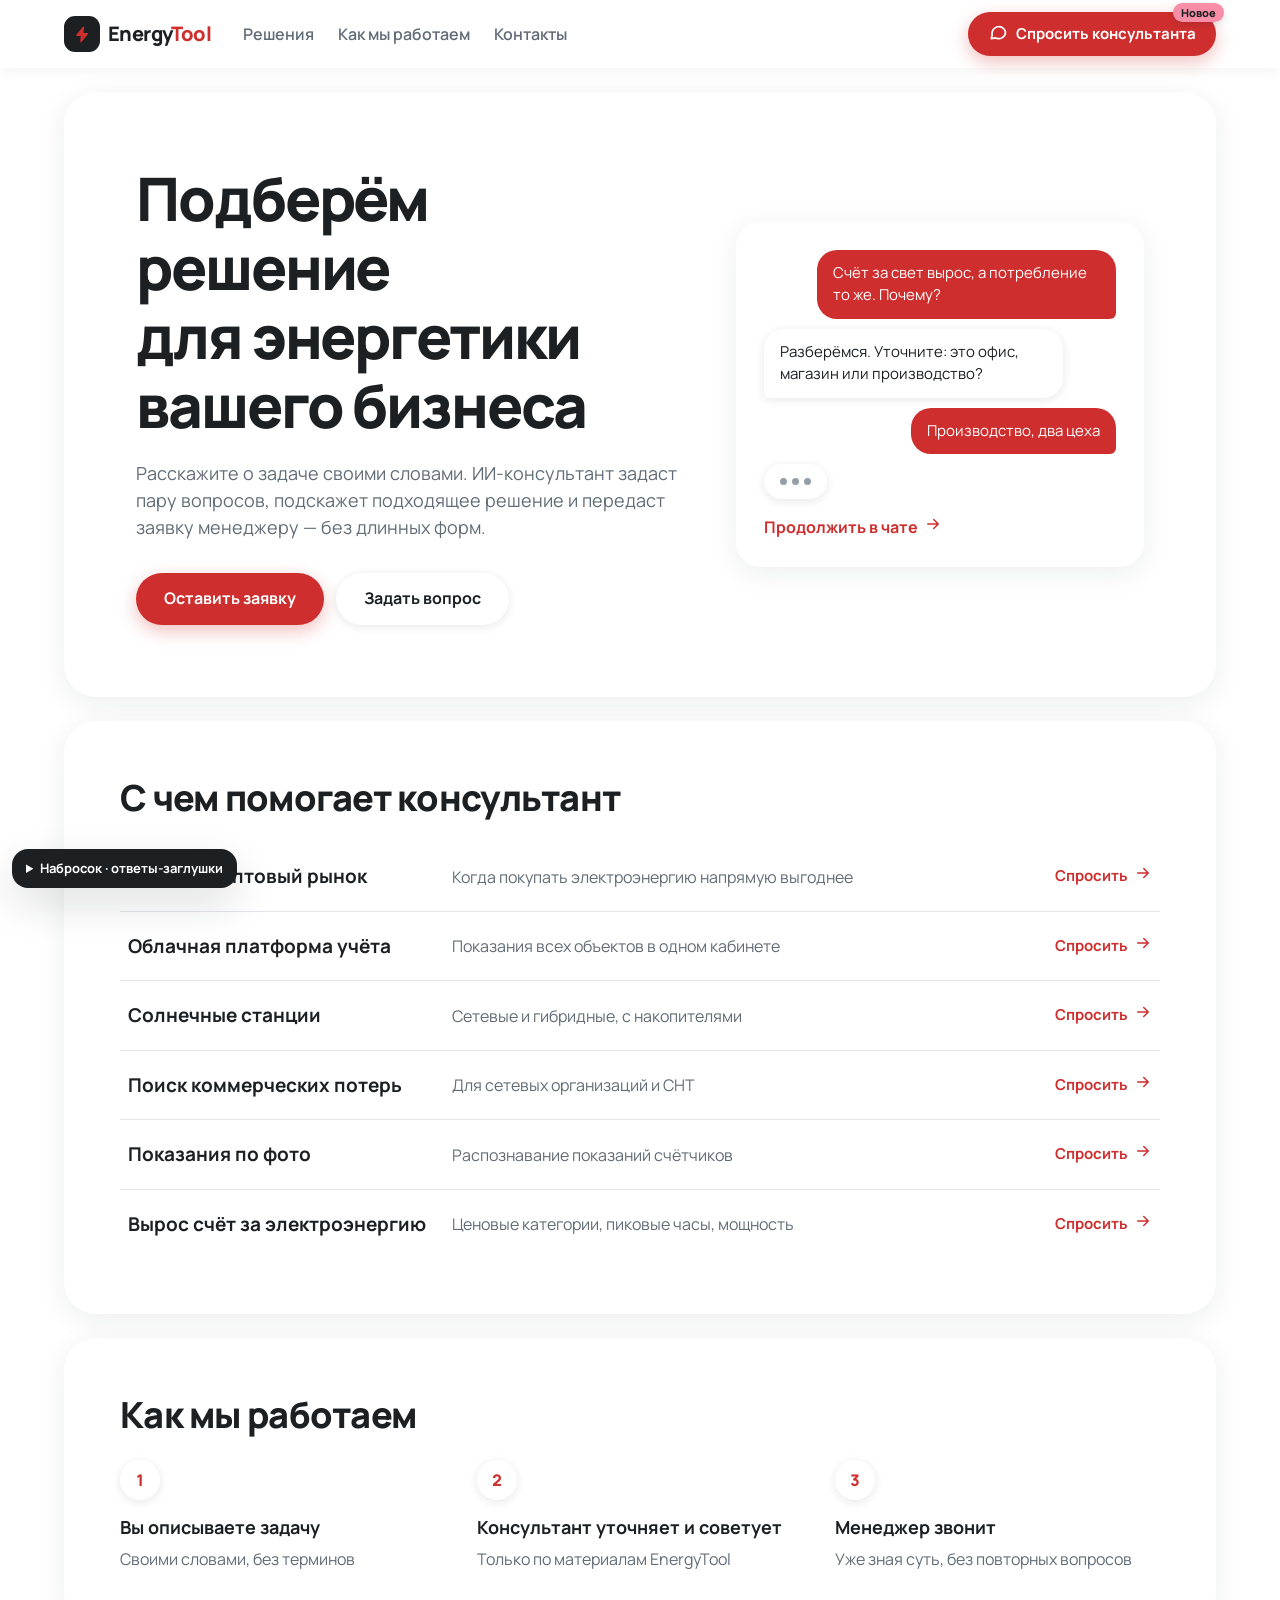
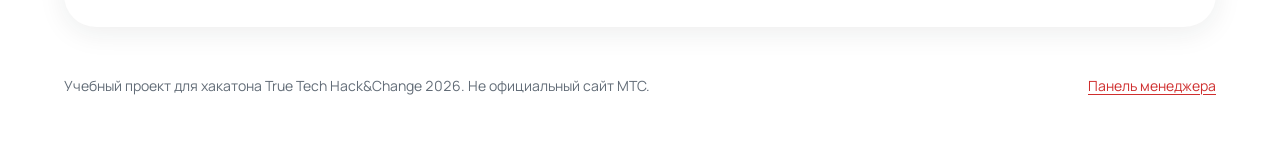
==== frontend/index.html @ 2e61994e "Веб: набросок фронтенда на заглушке API, белый стиль МТС - Сайт-заглушка, чат на весь экран, заявка " ====
<!DOCTYPE html>
<html lang="ru">
<head>
  <meta charset="utf-8">
  <meta name="viewport" content="width=device-width, initial-scale=1, viewport-fit=cover">
  <title>EnergyTool — ИИ-консультант</title>
  <!-- Шрифт Manrope — открытый аналог фирменного. TODO: положить файлы шрифта в проект, чтобы не зависеть от Google -->
  <link rel="preconnect" href="https://fonts.googleapis.com">
  <link rel="preconnect" href="https://fonts.gstatic.com" crossorigin>
  <link rel="stylesheet" href="https://fonts.googleapis.com/css2?family=Manrope:wght@400;500;600;700;800&display=swap">
  <link rel="stylesheet" href="css/base.css">
  <link rel="stylesheet" href="css/site.css">
  <link rel="stylesheet" href="css/chat.css">
</head>
<body>

  <!-- ===================== Страница-заглушка сайта ===================== -->
  <header class="site-header">
    <div class="site-header__inner">
      <a class="wordmark" href="#top" aria-label="EnergyTool, наверх">
        <span class="brand-mark" data-icon="bolt"></span>
        <span>Energy<span class="wordmark__accent">Tool</span></span>
      </a>
      <nav class="site-nav" aria-label="Разделы сайта">
        <a href="#solutions">Решения</a>
        <a href="#how">Как мы работаем</a>
        <a href="#contacts">Контакты</a>
      </nav>
      <!-- Кнопка чата в шапке: главный вход в консультанта -->
      <button class="btn btn-primary" type="button" data-open-chat>
        <span data-icon="chat"></span>
        <span class="hide-narrow">Спросить консультанта</span>
        <span class="show-narrow">Чат</span>
        <span class="badge-new">Новое</span>
      </button>
    </div>
  </header>

  <main id="top">
    <section class="hero">
      <div class="hero__text">
        <h1>Подберём решение для&nbsp;энергетики вашего бизнеса</h1>
        <p class="hero__lead">
          Расскажите о задаче своими словами. ИИ-консультант задаст пару вопросов,
          подскажет подходящее решение и передаст заявку менеджеру — без длинных форм.
        </p>
        <div class="hero__actions">
          <!-- «Оставить заявку» открывает тот же чат: чат вместо формы -->
          <button class="btn btn-primary btn-lg" type="button" data-open-chat="lead">Оставить заявку</button>
          <button class="btn btn-secondary btn-lg" type="button" data-open-chat>Задать вопрос</button>
        </div>
      </div>
      <!-- Справа — пример диалога, чтобы было понятно, что внутри -->
      <!-- Пример диалога — тоже вход в чат: по клику открывается настоящий -->
      <button class="hero__preview" type="button" data-open-chat aria-label="Открыть чат с консультантом">
        <span class="preview-bubble preview-bubble--user" aria-hidden="true">Счёт за свет вырос, а потребление то же. Почему?</span>
        <span class="preview-bubble" aria-hidden="true">Разберёмся. Уточните: это офис, магазин или производство?</span>
        <span class="preview-bubble preview-bubble--user" aria-hidden="true">Производство, два цеха</span>
        <span class="preview-typing" aria-hidden="true"><i></i><i></i><i></i></span>
        <span class="hero__preview-cta" aria-hidden="true">Продолжить в чате <i data-icon="arrow"></i></span>
      </button>
    </section>

    <section class="solutions" id="solutions">
      <h2>С чем помогает консультант</h2>
      <!-- Каждая строка открывает чат и сразу задаёт вопрос по направлению -->
      <ul class="solution-list">
        <li><button type="button" data-ask="Как выйти на оптовый рынок электроэнергии и что для этого нужно?">
          <strong>Выход на оптовый рынок</strong><span>Когда покупать электроэнергию напрямую выгоднее</span><em>Спросить <i data-icon="arrow"></i></em></button></li>
        <li><button type="button" data-ask="У нас несколько объектов. Можно смотреть их расход в одном кабинете?">
          <strong>Облачная платформа учёта</strong><span>Показания всех объектов в одном кабинете</span><em>Спросить <i data-icon="arrow"></i></em></button></li>
        <li><button type="button" data-ask="Хотим поставить солнечную станцию на предприятии. С чего начать?">
          <strong>Солнечные станции</strong><span>Сетевые и гибридные, с накопителями</span><em>Спросить <i data-icon="arrow"></i></em></button></li>
        <li><button type="button" data-ask="В нашей сети большие потери. Как найти, где теряется электроэнергия?">
          <strong>Поиск коммерческих потерь</strong><span>Для сетевых организаций и СНТ</span><em>Спросить <i data-icon="arrow"></i></em></button></li>
        <li><button type="button" data-ask="Можно ли передавать показания счётчиков по фото?">
          <strong>Показания по фото</strong><span>Распознавание показаний счётчиков</span><em>Спросить <i data-icon="arrow"></i></em></button></li>
        <li><button type="button" data-ask="Почему вырос счёт за электроэнергию, хотя потребление не изменилось?">
          <strong>Вырос счёт за электроэнергию</strong><span>Ценовые категории, пиковые часы, мощность</span><em>Спросить <i data-icon="arrow"></i></em></button></li>
      </ul>
    </section>

    <section class="how" id="how">
      <h2>Как мы работаем</h2>
      <ol class="how__steps">
        <li><strong>Вы описываете задачу</strong><span>Своими словами, без терминов</span></li>
        <li><strong>Консультант уточняет и советует</strong><span>Только по материалам EnergyTool</span></li>
        <li><strong>Менеджер звонит</strong><span>Уже зная суть, без повторных вопросов</span></li>
      </ol>
    </section>
  </main>

  <footer class="site-footer" id="contacts">
    <p>Учебный проект для хакатона True Tech Hack&amp;Change 2026. Не официальный сайт МТС.</p>
    <a href="manager.html">Панель менеджера</a>
  </footer>

  <!-- ===================== Чат на весь экран ===================== -->
  <div class="chat" id="chat" role="dialog" aria-modal="true" aria-labelledby="chat-title" hidden>
    <header class="chat__header">
      <div class="chat__title">
        <span class="chat__avatar" data-icon="bolt"></span>
        <div>
          <h2 id="chat-title">Консультант EnergyTool</h2>
          <p class="chat__subtitle" id="chat-status">ИИ-помощник · отвечает по материалам компании</p>
        </div>
      </div>
      <div class="chat__tools">
        <!-- Второстепенные действия. На компьютере видны в строку,
             на телефоне прячутся в меню «⋯» (раскрывает chat.js) -->
        <button class="btn btn-ghost btn-icon chat__more" type="button" id="more-btn"
                aria-label="Ещё действия" aria-expanded="false" aria-controls="chat-menu">
          <span data-icon="more"></span>
        </button>
        <div class="chat__menu" id="chat-menu">
          <!-- Режим проверки для жюри: виден только при открытии страницы с ?debug=1 -->
          <label class="switch" id="debug-switch" hidden>
            <input type="checkbox" id="debug-toggle">
            <span class="switch__track" aria-hidden="true"></span>
            <span class="switch__label">Режим проверки</span>
          </label>
          <button class="btn btn-ghost" type="button" id="new-chat-btn">
            <span data-icon="plus"></span>Новый диалог
          </button>
        </div>
        <!-- Главное действие кейса — всегда с текстом, на телефоне короче -->
        <button class="btn btn-secondary" type="button" id="lead-btn">
          <span data-icon="user"></span><span class="hide-narrow">Оставить заявку</span><span class="show-narrow">Заявка</span>
        </button>
        <button class="btn btn-ghost btn-icon" type="button" id="close-chat-btn" aria-label="Закрыть чат">
          <span data-icon="close"></span>
        </button>
      </div>
    </header>

    <!-- Лента сообщений -->
    <div class="chat__scroll" id="chat-scroll">
      <div class="chat__feed" id="chat-feed"></div>
    </div>
    <!-- Скрытая область: сюда chat.js пишет ответы бота, ошибки и итог заявки,
         чтобы экранная читалка проговаривала только их, а не каждую кнопку -->
    <p class="sr-only" id="chat-announcer" aria-live="polite"></p>

    <form class="composer" id="composer">
      <div class="composer__box">
        <label class="sr-only" for="composer-input">Ваше сообщение</label>
        <textarea id="composer-input" rows="1" maxlength="2000" aria-describedby="composer-count"
                  placeholder="Опишите задачу своими словами"></textarea>
        <button class="btn btn-primary btn-icon composer__send" type="submit" aria-label="Отправить" disabled>
          <span data-icon="send"></span>
        </button>
      </div>
      <p class="composer__note">
        <span>ИИ может ошибаться. Точные условия и расчёт подтвердит менеджер.</span>
        <!-- Появляется ближе к лимиту в 2000 символов -->
        <span class="composer__count" id="composer-count" hidden></span>
      </p>
    </form>
  </div>

  <!-- Порядок важен: заглушка → API → помощники → сайт и чат -->
  <script src="js/mock.js"></script>
  <script src="js/api.js"></script>
  <script src="js/ui.js"></script>
  <script src="js/chat.js"></script>
  <script src="js/site.js"></script>
  <script src="js/sketch.js"></script>
</body>
</html>
---- frontend/css/base.css ----
/* base.css — общие цвета, шрифт и мелочи браузера. Подключается на всех страницах.
   Палитра — от команды по сайтам МТС: красный #cf2e2e, белый, розовый #f78da7 для особых объектов. */

:root {
  /* Цвета от команды — как на сайтах МТС */
  --red: #cf2e2e;            /* фирменный красный. Белый текст на нём — контраст 5,1 */
  --white: #ffffff;
  --pink: #f78da7;           /* только особые объекты: «Новое», новая заявка. Текст на нём — только тёмный (7,3) */

  /* Нейтральные — команда их не задавала, подобраны под палитру */
  --text: #1d2023;
  --muted: #626c77;          /* второстепенный текст: 5,3 на белом, 4,8 на сером */
  --faint: #969fa8;          /* только неважное и декоративное, не для мелкого текста */
  --gray: #f2f3f7;           /* серый фон и вторичные плашки */
  --gray-2: #e6e8ed;         /* наведение на серые плашки */
  --line: #e2e5eb;           /* тонкие разделители */
  --control: #868f98;        /* рамки полей и выключенный переключатель: 3,3 на белом */

  /* Роли. Все стили берут цвета отсюда — варианты внешнего вида меняют в основном этот блок */
  --bg: var(--white);                /* фон страницы и ленты чата — белый: блоки выделяет только тень */
  --card: var(--white);              /* блоки, карточки, пузыри бота */
  --accent: var(--red);              /* главные кнопки и значки */
  --accent-hover: color-mix(in srgb, var(--red) 86%, #000);  /* тот же красный темнее — наведение */
  --link: var(--red);                /* ссылки и кнопки-ссылки: 5,1 на белом, 4,6 на сером */
  --focus: var(--text);              /* рамка фокуса нейтральная, чтобы не путалась с ошибкой */
  --user-bubble: var(--red);         /* реплики клиента */
  --user-bubble-text: var(--white);
  --soft: var(--white);              /* вторичные кнопки и плашки — тоже белые, их выделяет тень */
  --soft-hover: var(--white);
  --err: var(--red);
  --err-bg: color-mix(in srgb, var(--red) 8%, var(--white));

  /* Скругления и тени */
  --r-xl: 32px;
  --r-lg: 24px;
  --r-md: 16px;
  --r-sm: 10px;
  --shadow: 0 6px 28px rgba(29, 32, 35, 0.08);              /* блоки и карточки */
  --shadow-lift: 0 16px 40px rgba(29, 32, 35, 0.14);         /* наведение, всплывающее меню */
  --shadow-widget: 0 2px 10px rgba(29, 32, 35, 0.10);        /* кнопки, пузыри, плашки */
  --shadow-widget-hover: 0 4px 18px rgba(29, 32, 35, 0.16);
  --shadow-header: 0 1px 16px rgba(29, 32, 35, 0.06);        /* шапки сайта, чата и панели */
  --shadow-float: 0 4px 22px rgba(29, 32, 35, 0.12);         /* поле ввода чата */
  --shadow-accent: 0 6px 18px rgba(207, 46, 46, 0.3);        /* главная красная кнопка */

  /* Движение: быстрый старт и мягкая остановка */
  --ease-out: cubic-bezier(0.16, 1, 0.3, 1);

  --font: "Manrope", system-ui, -apple-system, "Segoe UI", sans-serif;
}

*, *::before, *::after { box-sizing: border-box; }

/* Атрибут hidden прячет элемент всегда, даже если у класса задан display: flex и т. п. */
[hidden] { display: none !important; }

html { -webkit-text-size-adjust: 100%; }

body {
  margin: 0;
  font-family: var(--font);
  font-size: 16px;
  line-height: 1.5;
  color: var(--text);
  background: var(--bg);
  font-variant-numeric: tabular-nums; /* цифры одной ширины: время, телефоны, номера заявок */
}

h1, h2, h3 { margin: 0; line-height: 1.15; text-wrap: balance; letter-spacing: -0.02em; }
p { margin: 0; }
button, input, textarea, select { font: inherit; color: inherit; }
a { color: var(--link); text-underline-offset: 3px; }

/* Выделение текста и рамка фокуса — в цветах сайта, а не браузера */
::selection { background: var(--accent); color: var(--white); }
:focus-visible { outline: 3px solid var(--focus); outline-offset: 2px; border-radius: 6px; }

/* Полоса прокрутки */
* { scrollbar-width: thin; scrollbar-color: var(--faint) transparent; }
*::-webkit-scrollbar { width: 10px; height: 10px; }
*::-webkit-scrollbar-thumb { background: var(--faint); border-radius: 10px; border: 3px solid transparent; background-clip: padding-box; }

/* Иконки: все рисованные SVG одной толщины линии */
.icon { width: 20px; height: 20px; flex: none; stroke: currentColor; stroke-width: 2; fill: none; stroke-linecap: round; stroke-linejoin: round; }

/* Кнопки */
.btn {
  display: inline-flex; align-items: center; justify-content: center; gap: 8px;
  min-height: 44px; padding: 10px 20px;
  border: 0; border-radius: 999px;
  font-weight: 700; font-size: 15px; line-height: 1.2;
  cursor: pointer; text-decoration: none; white-space: nowrap;
  transition: background-color 0.15s, color 0.15s, box-shadow 0.15s, transform 0.1s;
}
.btn:active { transform: scale(0.98); }
.btn:disabled { opacity: 0.5; cursor: not-allowed; transform: none; }
.btn-primary { background: var(--accent); color: var(--white); box-shadow: var(--shadow-accent); }
.btn-primary:hover:not(:disabled) { background: var(--accent-hover); }
.btn-secondary { background: var(--soft); color: var(--text); box-shadow: var(--shadow-widget); }
.btn-secondary:hover:not(:disabled) { background: var(--soft-hover); box-shadow: var(--shadow-widget-hover); }
.btn-ghost { background: transparent; color: var(--text); }
.btn-ghost:hover:not(:disabled) { background: rgba(29, 32, 35, 0.06); }
.btn-icon { width: 44px; padding: 0; }

/* Знак бренда: тёмная плитка с красной молнией (логотип сайта и панели менеджера) */
.brand-mark {
  display: grid; place-items: center; flex: none;
  width: 36px; height: 36px; border-radius: 11px;
  background: var(--text); color: var(--accent);
}
.brand-mark .icon { width: 19px; height: 19px; fill: currentColor; stroke: currentColor; }

/* Кнопка, которая выглядит как ссылка (действие внутри текста) */
.link-btn {
  display: inline-flex; align-items: center; gap: 4px;
  padding: 2px 4px; border: 0; background: none; cursor: pointer;
  color: var(--link); font-weight: 700; text-decoration: underline; text-underline-offset: 3px;
}
.link-btn .icon { width: 16px; height: 16px; }

/* Текст только для экранных читалок */
.sr-only { position: absolute; width: 1px; height: 1px; overflow: hidden; clip: rect(0 0 0 0); white-space: nowrap; }

/* Короткие подписи на узком экране */
.show-narrow { display: none; }
@media (max-width: 640px) {
  .hide-narrow { display: none; }
  .show-narrow { display: inline; }
}

@media (prefers-reduced-motion: reduce) {
  *, *::before, *::after { transition-duration: 0.01ms !important; animation-duration: 0.01ms !important; }
}
---- frontend/css/site.css ----
/* site.css — страница-заглушка сайта EnergyTool. */

/* ---------- Шапка ---------- */
.site-header {
  position: sticky; top: 0; z-index: 10;
  background: rgba(255, 255, 255, 0.92);
  backdrop-filter: saturate(1.4) blur(12px);
  box-shadow: var(--shadow-header);
}
.site-header__inner {
  max-width: 1200px; margin: 0 auto;
  display: flex; align-items: center; gap: 32px;
  padding: 12px 24px;
}
.wordmark {
  display: inline-flex; align-items: center; gap: 8px;
  font-weight: 800; font-size: 20px; letter-spacing: -0.03em;
  color: var(--text); text-decoration: none;
}
.wordmark__accent { color: var(--accent); }

.site-nav { display: flex; gap: 24px; margin-right: auto; }
.site-nav a { color: var(--muted); font-weight: 600; text-decoration: none; }
.site-nav a:hover { color: var(--text); }

/* Наклейка «Новое» на кнопке чата. Розовый — только для особых объектов; текст на нём тёмный (7,3) */
.site-header [data-open-chat] { position: relative; }
.badge-new {
  position: absolute; top: -9px; right: -8px;
  padding: 3px 8px; border-radius: 999px;
  background: var(--pink); color: var(--text);
  font-size: 11px; font-weight: 800; line-height: 1.2;
  box-shadow: 0 2px 6px rgba(29, 32, 35, 0.15);
  pointer-events: none;
}

/* ---------- Первый экран ---------- */
main { max-width: 1200px; margin: 0 auto; padding: 24px; }

.hero {
  display: grid; grid-template-columns: 1.15fr 0.85fr; gap: 48px; align-items: center;
  background: var(--card); border-radius: var(--r-xl);
  padding: clamp(32px, 6vw, 72px);
  box-shadow: var(--shadow);
}
.hero h1 { font-size: clamp(34px, 5vw, 60px); font-weight: 800; letter-spacing: -0.035em; }
.hero__lead { margin-top: 20px; max-width: 54ch; font-size: 18px; color: var(--muted); }
.hero__actions { display: flex; flex-wrap: wrap; gap: 12px; margin-top: 32px; }
.btn-lg { min-height: 52px; padding: 14px 28px; font-size: 16px; }

/* Пример диалога справа */
/* Пример диалога — кнопка: по клику открывается настоящий чат */
.hero__preview {
  display: flex; flex-direction: column; gap: 10px; align-items: flex-start;
  width: 100%; padding: 28px; border: 0; border-radius: var(--r-lg);
  background: var(--card); box-shadow: var(--shadow); text-align: left; cursor: pointer;
  transition: box-shadow 0.25s var(--ease-out), transform 0.25s var(--ease-out);
}
.hero__preview:hover { box-shadow: var(--shadow-lift); transform: translateY(-2px); }
.hero__preview-cta {
  display: inline-flex; align-items: center; gap: 6px; margin-top: 6px;
  font-weight: 700; color: var(--link);
}
.hero__preview-cta .icon { width: 18px; height: 18px; transition: transform 0.2s var(--ease-out); }
.hero__preview:hover .hero__preview-cta .icon { transform: translateX(4px); }
.preview-bubble {
  display: block; max-width: 85%; padding: 12px 16px; border-radius: 20px 20px 20px 6px;
  background: var(--card); box-shadow: var(--shadow-widget); font-size: 15px;
}
.preview-bubble--user {
  align-self: flex-end; display: block; border-radius: 20px 20px 6px 20px;
  background: var(--user-bubble); color: var(--user-bubble-text); box-shadow: none;
}
.preview-typing { display: flex; gap: 5px; padding: 14px 16px; background: var(--card); box-shadow: var(--shadow-widget); border-radius: 20px; width: max-content; }
.preview-typing i { width: 7px; height: 7px; border-radius: 50%; background: var(--faint); animation: dot 1.2s infinite ease-in-out; }
.preview-typing i:nth-child(2) { animation-delay: 0.15s; }
.preview-typing i:nth-child(3) { animation-delay: 0.3s; }

/* ---------- Направления: строки-кнопки, каждая открывает чат с вопросом ---------- */
.solutions, .how { margin-top: 24px; background: var(--card); border-radius: var(--r-xl); padding: clamp(28px, 5vw, 56px); box-shadow: var(--shadow); }
.solutions h2, .how h2 { font-size: clamp(26px, 3vw, 36px); font-weight: 800; margin-bottom: 24px; }

.solution-list { list-style: none; margin: 0; padding: 0; }
.solution-list li + li { border-top: 1px solid var(--line); }
.solution-list button {
  width: 100%; display: grid; grid-template-columns: minmax(220px, 300px) 1fr auto; gap: 24px; align-items: center;
  padding: 20px 8px; border: 0; background: none; text-align: left; cursor: pointer;
  border-radius: var(--r-md);
  transition: background-color 0.15s, box-shadow 0.15s;
}
.solution-list button:hover { background: var(--soft); box-shadow: var(--shadow-widget); }
.solution-list strong { font-size: 19px; font-weight: 700; }
.solution-list span { color: var(--muted); }
.solution-list em {
  display: inline-flex; align-items: center; gap: 6px;
  font-style: normal; font-weight: 700; font-size: 15px; color: var(--link);
}
.solution-list .icon { width: 18px; height: 18px; color: var(--accent); transition: transform 0.2s var(--ease-out); }
.solution-list button:hover .icon { transform: translateX(4px); }

/* ---------- Как мы работаем: последовательность шагов ---------- */
.how__steps { list-style: none; margin: 0; padding: 0; display: grid; grid-template-columns: repeat(3, 1fr); gap: 32px; counter-reset: step; }
.how__steps li { counter-increment: step; display: flex; flex-direction: column; gap: 6px; }
.how__steps li::before {
  content: counter(step);
  display: grid; place-items: center; width: 40px; height: 40px; margin-bottom: 8px;
  border-radius: 50%; background: var(--soft); color: var(--accent); font-weight: 800;
  box-shadow: var(--shadow-widget);
}
.how__steps strong { font-size: 18px; }
.how__steps span { color: var(--muted); }

/* ---------- Подвал ---------- */
.site-footer {
  max-width: 1200px; margin: 0 auto; padding: 24px 24px 48px;
  display: flex; justify-content: space-between; gap: 16px; flex-wrap: wrap;
  color: var(--muted); font-size: 14px;
}

/* ---------- Телефон ---------- */
@media (max-width: 860px) {
  .site-nav { display: none; }
  .site-header__inner { justify-content: space-between; }
  .hero { grid-template-columns: 1fr; gap: 32px; }
  .solution-list button { grid-template-columns: 1fr auto; gap: 4px 16px; }
  .solution-list span { grid-column: 1; }
  .solution-list em { grid-row: 1 / span 2; grid-column: 2; font-size: 0; gap: 0; } /* на узком экране — только стрелка */
  .how__steps { grid-template-columns: 1fr; gap: 20px; }
}
@media (max-width: 520px) {
  main { padding: 12px; }
  .hero__preview { display: none; }
  .hero__actions .btn { flex: 1; }
}

@keyframes dot {
  0%, 80%, 100% { transform: translateY(0); opacity: 0.4; }
  40% { transform: translateY(-4px); opacity: 1; }
}
---- frontend/css/chat.css ----
/* chat.css — чат на весь экран, режим отладки, заявка, панель «Набросок». */

body.chat-open { overflow: hidden; } /* страница под чатом не прокручивается */

/* ---------- Каркас: шапка, лента, поле ввода ---------- */
.chat {
  position: fixed; inset: 0; z-index: 100;
  display: grid; grid-template-rows: auto 1fr auto;
  height: 100dvh;
  background: var(--bg);
  /* Анимация открытия: круг растёт из кнопки, которой открыли чат (координаты задаёт chat.js) */
  clip-path: circle(0 at var(--ox, 50%) var(--oy, 50%));
  transition: clip-path 0.5s var(--ease-out);
}
.chat.is-open { clip-path: circle(150vmax at var(--ox, 50%) var(--oy, 50%)); }
.chat[hidden] { display: none; }

.chat__header {
  display: flex; align-items: center; justify-content: space-between; gap: 16px;
  padding: 10px 16px 10px 20px;
  background: var(--card);
  box-shadow: var(--shadow-header);
}
.chat__title { display: flex; align-items: center; gap: 12px; min-width: 0; }
.chat__title h2 { font-size: 17px; font-weight: 800; letter-spacing: -0.01em; }
.chat__subtitle { font-size: 13px; color: var(--muted); white-space: nowrap; overflow: hidden; text-overflow: ellipsis; }
.chat__avatar {
  display: grid; place-items: center; flex: none;
  width: 40px; height: 40px; border-radius: 50%; background: var(--accent); color: var(--white);
}
.chat__avatar .icon { fill: currentColor; stroke: currentColor; width: 20px; height: 20px; }
.chat__tools { position: relative; display: flex; align-items: center; gap: 4px; }

/* Второстепенные действия: на компьютере в строку, кнопка «⋯» скрыта */
.chat__more { display: none; }
.chat__menu { display: flex; align-items: center; gap: 4px; }

.chat__scroll { overflow-y: auto; overscroll-behavior: contain; }
.chat__feed {
  max-width: 760px; margin: 0 auto;
  display: flex; flex-direction: column; gap: 12px;
  padding: 28px 20px 16px;
}

/* ---------- Переключатель «Отладка» ---------- */
.switch { display: inline-flex; align-items: center; gap: 8px; padding: 0 12px; min-height: 44px; cursor: pointer; font-weight: 600; font-size: 14px; color: var(--muted); }
.switch input { position: absolute; opacity: 0; width: 1px; height: 1px; }
.switch__track { position: relative; width: 36px; height: 22px; border-radius: 11px; background: var(--control); transition: background-color 0.2s; }
.switch__track::after {
  content: ""; position: absolute; top: 3px; left: 3px;
  width: 16px; height: 16px; border-radius: 50%; background: var(--white);
  box-shadow: 0 1px 3px rgba(0, 0, 0, 0.2);
  transition: transform 0.2s var(--ease-out);
}
.switch input:checked + .switch__track { background: var(--accent); }
.switch input:checked + .switch__track::after { transform: translateX(14px); }
.switch input:checked ~ .switch__label { color: var(--text); }
.switch input:focus-visible + .switch__track { outline: 3px solid var(--focus); outline-offset: 2px; }

/* ---------- Сообщения ---------- */
.msg { display: flex; flex-direction: column; max-width: 86%; animation: msg-in 0.35s var(--ease-out); }
.msg--user { align-self: flex-end; align-items: flex-end; }
.msg--bot { align-self: flex-start; }
.msg__bubble { padding: 12px 16px; font-size: 16px; line-height: 1.55; overflow-wrap: anywhere; }
.msg--bot .msg__bubble { background: var(--card); border-radius: 22px 22px 22px 6px; box-shadow: var(--shadow-widget); }
.msg--user .msg__bubble { background: var(--user-bubble); color: var(--user-bubble-text); border-radius: 22px 22px 6px 22px; }
.msg--user .msg__bubble::selection, .msg--user .msg__bubble *::selection { background: var(--user-bubble-text); color: var(--user-bubble); }

/* Ожидание ответа */
.msg--typing .msg__bubble { display: flex; align-items: center; gap: 12px; color: var(--muted); font-size: 15px; }
.dots { display: inline-flex; gap: 5px; }
.dots i { width: 7px; height: 7px; border-radius: 50%; background: var(--accent); animation: dot 1.2s infinite ease-in-out; }
.dots i:nth-child(2) { animation-delay: 0.15s; }
.dots i:nth-child(3) { animation-delay: 0.3s; }

/* Ошибка: светло-красный пузырь с кнопкой «Повторить» */
.msg--error .msg__bubble { background: var(--err-bg); box-shadow: none; display: flex; flex-direction: column; gap: 6px; align-items: flex-start; }
.error__title { display: flex; align-items: center; gap: 8px; font-weight: 700; color: var(--err); }
.error__detail { color: var(--text); }
.msg--error .btn { margin-top: 6px; min-height: 40px; background: var(--card); }

/* Служебная заметка по центру */
.note { align-self: center; max-width: 520px; text-align: center; font-size: 14px; color: var(--muted); padding: 4px 12px; }

.note--undo { display: flex; flex-wrap: wrap; justify-content: center; align-items: center; gap: 4px 8px; }

/* Быстрые кнопки под приветствием */
.chips { display: flex; flex-wrap: wrap; gap: 8px; animation: msg-in 0.35s var(--ease-out) 0.08s both; }
.chip {
  min-height: 40px; padding: 8px 16px; border-radius: 999px;
  border: 0; background: var(--card); box-shadow: var(--shadow-widget);
  font-weight: 600; font-size: 14px; text-align: left; cursor: pointer;
  transition: box-shadow 0.15s, color 0.15s;
}
.chip:hover { box-shadow: var(--shadow-widget-hover); }
.chip--accent { color: var(--accent); box-shadow: var(--shadow-widget), inset 0 0 0 1.5px var(--accent); }
.chip--accent:hover { color: var(--accent-hover); box-shadow: var(--shadow-widget-hover), inset 0 0 0 1.5px var(--accent-hover); }

/* ---------- Режим отладки: под ответом бота ---------- */
.debug { display: none; margin-top: 6px; }
.chat.is-debug .debug { display: block; }
.debug__summary {
  display: inline-flex; align-items: center; gap: 6px;
  min-height: 32px; padding: 4px 10px; border: 0; border-radius: 999px;
  background: var(--soft); color: var(--text); box-shadow: var(--shadow-widget);
  font-size: 13px; font-weight: 600; cursor: pointer;
}
.debug__summary .icon { width: 15px; height: 15px; }
.debug__summary span + .icon { margin-left: 6px; }
.debug__summary:hover { background: var(--soft-hover); }
.debug__badge { margin-left: 6px; padding: 1px 8px; border-radius: 999px; background: var(--text); color: var(--white); }
.debug__details {
  margin-top: 8px; padding: 12px 14px;
  background: var(--card); border: 1px solid var(--line); border-radius: var(--r-md);
  font-size: 13px;
}
.debug__stages { color: var(--muted); margin-bottom: 8px; }
.debug__sources { margin: 0; padding-left: 20px; display: flex; flex-direction: column; gap: 6px; }
.debug__sources li span { display: block; font-weight: 600; }
.debug__sources code { font-family: ui-monospace, "Cascadia Mono", Consolas, monospace; font-size: 12px; color: var(--muted); }
.debug__empty { color: var(--muted); }
.msg--fallback .msg__bubble { box-shadow: inset 0 0 0 1.5px var(--control); }

/* ---------- Заявка в чате ---------- */
.lead-offer { display: flex; flex-wrap: wrap; gap: 8px; animation: msg-in 0.35s var(--ease-out); }

.lead-card, .lead-done {
  align-self: stretch;
  background: var(--card); border-radius: var(--r-lg);
  padding: 24px; box-shadow: var(--shadow);
  animation: msg-in 0.4s var(--ease-out);
}
.lead-card { display: flex; flex-direction: column; gap: 14px; }
.lead-card h3, .lead-done h3 { font-size: 20px; font-weight: 800; }
.lead-card__hint { color: var(--muted); font-size: 15px; margin-top: -6px; }
.lead-card__actions { display: flex; flex-wrap: wrap; gap: 8px; margin-top: 4px; }

.field { display: flex; flex-direction: column; gap: 6px; }
.field__label { font-size: 14px; font-weight: 700; }
.field input {
  min-height: 48px; padding: 10px 14px;
  border: 1px solid var(--control); border-radius: var(--r-sm); background: var(--white);
  font-size: 16px; /* не меньше 16, иначе iPhone приближает страницу при вводе */
  transition: border-color 0.15s;
}
.field input::placeholder { color: var(--muted); }
.field input:hover { border-color: var(--text); }
.field input:focus-visible { outline: none; border-color: var(--focus); box-shadow: 0 0 0 3px rgba(29, 32, 35, 0.15); }
.field input[aria-invalid="true"] { border-color: var(--err); }
.field__error, .form-error { margin: 0; font-size: 14px; color: var(--err); }
/* Номер из профиля: строка с номером и кнопкой «Другой номер» */
.phone-profile {
  display: flex; flex-wrap: wrap; align-items: center; gap: 6px 10px;
  min-height: 48px; padding: 8px 14px;
  background: var(--soft); box-shadow: var(--shadow-widget); border-radius: var(--r-sm);
}
.phone-profile .icon { color: var(--accent); }
.phone-profile strong { font-size: 16px; }
.phone-profile__note { color: var(--muted); font-size: 14px; margin-right: auto; }
.phone-manual { display: flex; flex-direction: column; align-items: flex-start; gap: 6px; }
.phone-manual input { align-self: stretch; }
.field .link-btn { min-height: 44px; } /* удобно попасть пальцем */

.check-wrap { display: flex; flex-direction: column; gap: 6px; }
.check a { font-weight: 600; }

.check { display: flex; gap: 10px; align-items: flex-start; font-size: 14px; color: var(--muted); cursor: pointer; }
.check input { width: 20px; height: 20px; margin: 1px 0 0; accent-color: var(--accent); flex: none; }

.lead-done { display: flex; gap: 16px; align-items: flex-start; }
.lead-done p { color: var(--muted); margin-top: 4px; }
.lead-done__icon { display: grid; place-items: center; flex: none; width: 44px; height: 44px; border-radius: 50%; background: var(--accent); color: var(--white); }
.lead-done details { margin-top: 12px; }
.lead-done summary { cursor: pointer; font-weight: 700; color: var(--link); font-size: 14px; }
.lead-done__summary { margin-top: 8px; padding: 12px 14px; background: var(--soft); box-shadow: var(--shadow-widget); border-radius: var(--r-md); font-size: 14px; line-height: 1.6; }

/* ---------- Поле ввода ---------- */
.composer { padding: 8px 20px max(12px, env(safe-area-inset-bottom)); background: linear-gradient(transparent, var(--bg) 30%); }
.composer__box {
  max-width: 760px; margin: 0 auto;
  display: flex; align-items: flex-end; gap: 8px;
  padding: 6px 6px 6px 18px;
  background: var(--card); border-radius: 28px;
  box-shadow: var(--shadow-float);
  transition: box-shadow 0.15s;
}
.composer__box:focus-within { box-shadow: var(--shadow-float), 0 0 0 2px var(--focus); }
.composer textarea {
  flex: 1; resize: none; border: 0; outline: none; background: none;
  padding: 10px 0; font-size: 16px; line-height: 1.5; max-height: 160px;
}
.composer textarea::placeholder { color: var(--muted); }
.composer__send { width: 44px; height: 44px; }
.composer__send:disabled { opacity: 1; background: var(--soft); color: var(--control); box-shadow: var(--shadow-widget); }
.composer__note {
  max-width: 760px; margin: 8px auto 0;
  display: flex; justify-content: center; gap: 12px;
  text-align: center; font-size: 12px; color: var(--muted);
}
.composer__count { font-weight: 700; white-space: nowrap; }
.composer__count.is-full { color: var(--err); }

/* ---------- Панель «Набросок» (только на заглушке) ---------- */
.sketch {
  position: fixed; left: 12px; bottom: 12px; z-index: 200;
  max-width: 300px; font-size: 13px;
  background: var(--text); color: #fff; border-radius: var(--r-md);
  box-shadow: var(--shadow-lift);
}
.sketch summary { padding: 10px 14px; cursor: pointer; font-weight: 700; }
.sketch label { display: flex; flex-direction: column; gap: 4px; padding: 0 14px; }
.sketch select { padding: 6px; border-radius: 8px; border: 0; color: var(--text); }
.sketch .sketch__check { flex-direction: row; align-items: center; gap: 8px; padding-top: 10px; cursor: pointer; }
.sketch p { padding: 8px 14px 0; color: #C8C8C8; }
.sketch__links { display: flex; flex-wrap: wrap; justify-content: space-between; gap: 8px 12px; padding: 10px 14px 12px; }
.sketch a { color: var(--white); white-space: nowrap; }
.sketch button { border: 0; background: none; color: var(--pink); cursor: pointer; padding: 0; text-decoration: underline; }

/* Пока открыто меню «⋯», панель наброска не перекрывает его */
body:has(.chat__menu.is-open) .sketch { display: none; }

/* ---------- Телефон ---------- */
@media (max-width: 640px) {
  .chat__header { padding: 8px 8px 8px 12px; gap: 8px; }
  .chat__subtitle { display: none; }
  .chat__avatar { width: 34px; height: 34px; }
  .chat__title h2 { font-size: 15px; }
  .chat__tools > .btn { padding: 10px 12px; min-width: 44px; }
  .chat__more { display: inline-flex; }
  .chat__menu {
    display: none; position: absolute; top: calc(100% + 8px); right: 0; z-index: 5;
    flex-direction: column; align-items: stretch; gap: 2px;
    min-width: 230px; padding: 6px;
    background: var(--card); border-radius: var(--r-md); box-shadow: var(--shadow-lift);
  }
  .chat__menu.is-open { display: flex; animation: msg-in 0.2s var(--ease-out); }
  .chat__menu .btn { justify-content: flex-start; border-radius: var(--r-sm); }
  .chat__menu .switch { padding: 0 20px; }
  .chat__feed { padding: 16px 12px; }
  .msg { max-width: 92%; }
  .composer { padding-left: 10px; padding-right: 10px; }
  .lead-card, .lead-done { padding: 18px; }
  .sketch { left: auto; right: 8px; bottom: auto; top: 64px; max-width: 260px; } /* на телефоне — под шапкой, не над полем ввода */
}

@keyframes msg-in {
  from { opacity: 0; transform: translateY(8px); }
  to { opacity: 1; transform: none; }
}
@keyframes dot {
  0%, 80%, 100% { transform: translateY(0); opacity: 0.4; }
  40% { transform: translateY(-4px); opacity: 1; }
}
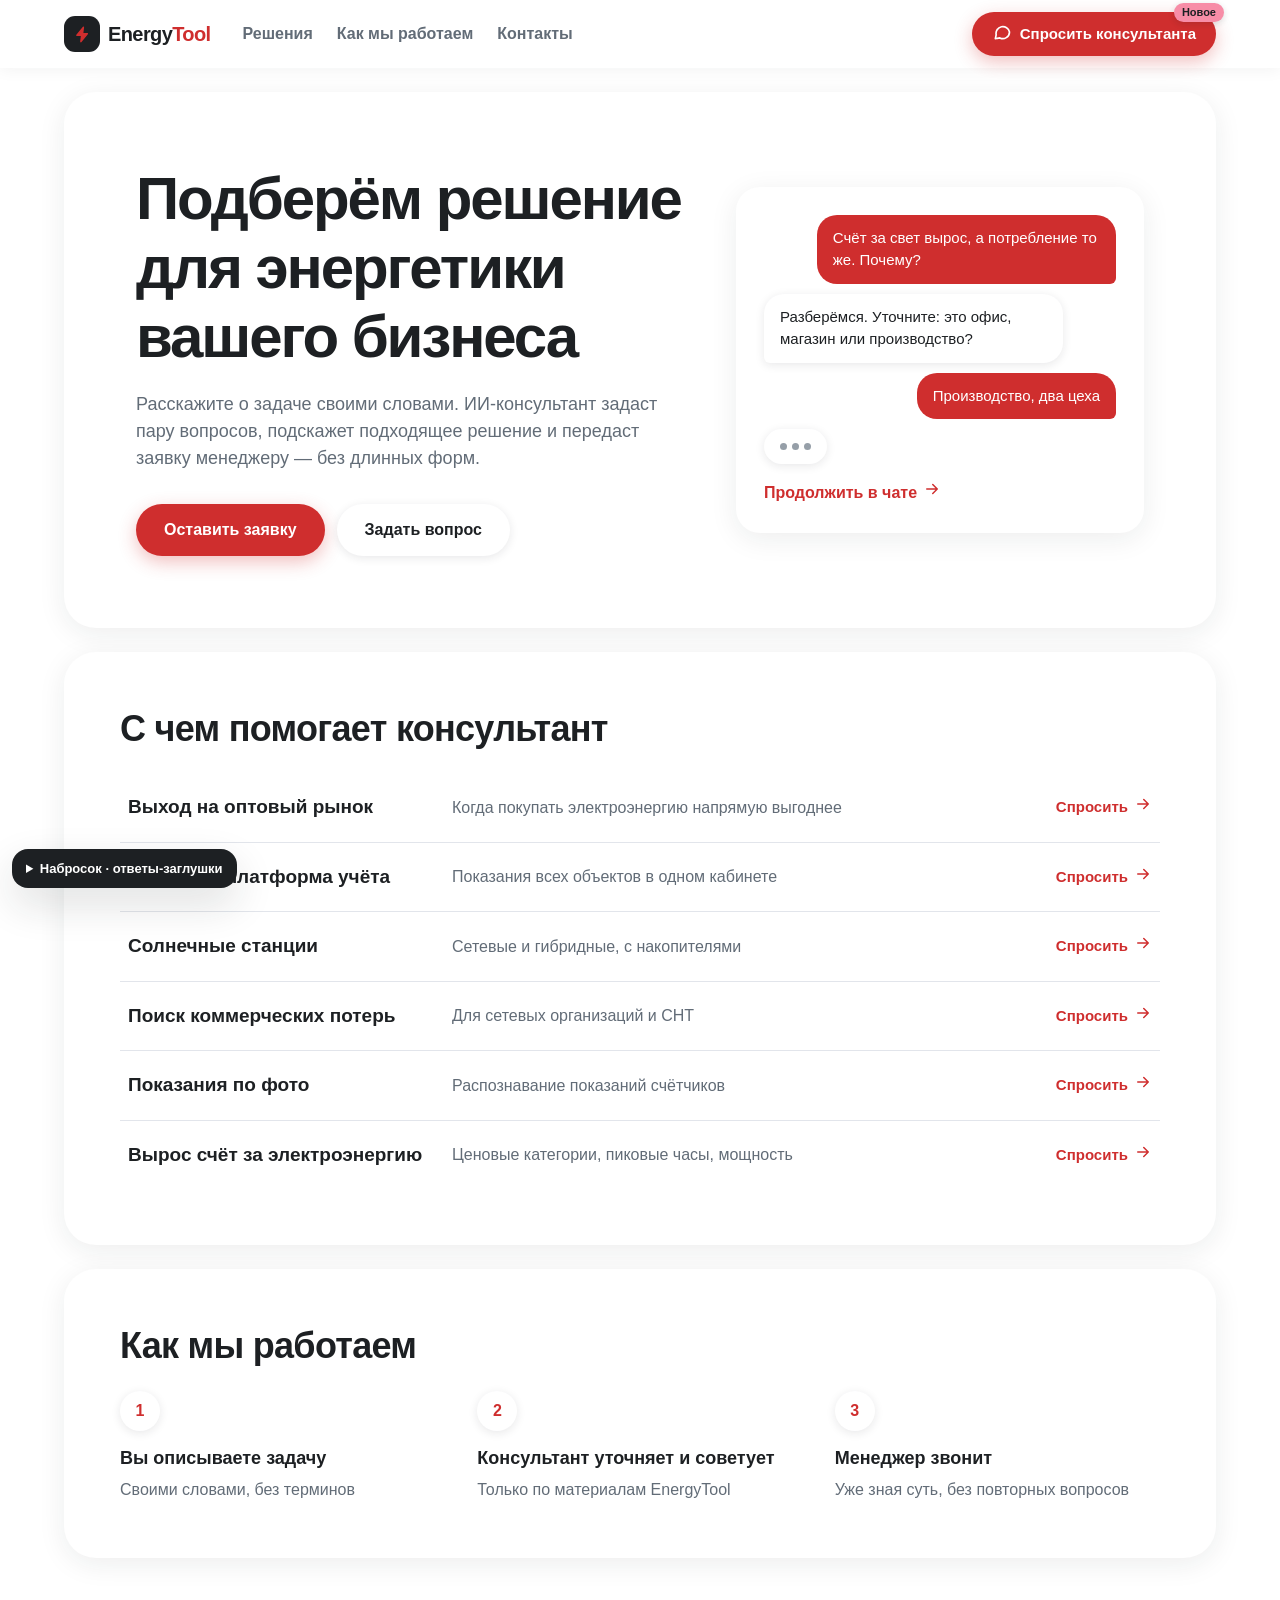
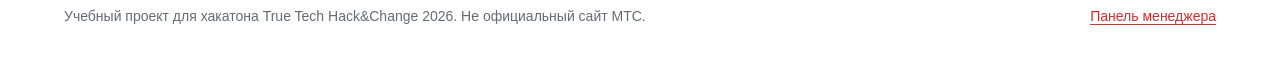
==== commit 17d823f5: "Веб: чат в три колонки — ваши диалоги и оглавление разговора - слева «Ваши диалоги»: прошлые диалоги" ====
--- a/frontend/index.html
+++ b/frontend/index.html
@@ -4,10 +4,6 @@
   <meta charset="utf-8">
   <meta name="viewport" content="width=device-width, initial-scale=1, viewport-fit=cover">
   <title>EnergyTool — ИИ-консультант</title>
-  <!-- Шрифт Manrope — открытый аналог фирменного. TODO: положить файлы шрифта в проект, чтобы не зависеть от Google -->
-  <link rel="preconnect" href="https://fonts.googleapis.com">
-  <link rel="preconnect" href="https://fonts.gstatic.com" crossorigin>
-  <link rel="stylesheet" href="https://fonts.googleapis.com/css2?family=Manrope:wght@400;500;600;700;800&display=swap">
   <link rel="stylesheet" href="css/base.css">
   <link rel="stylesheet" href="css/site.css">
   <link rel="stylesheet" href="css/chat.css">
@@ -96,9 +92,16 @@
   </footer>
 
   <!-- ===================== Чат на весь экран ===================== -->
+  <!-- Три колонки, как в веб-версии Claude: слева прошлые диалоги клиента, в центре разговор,
+       справа оглавление текущего разговора. На узком экране список диалогов выезжает по кнопке в шапке -->
   <div class="chat" id="chat" role="dialog" aria-modal="true" aria-labelledby="chat-title" hidden>
     <header class="chat__header">
       <div class="chat__title">
+        <!-- Кнопка списка диалогов — только на узком экране, где левая колонка спрятана -->
+        <button class="btn btn-ghost btn-icon chat__dialogs-btn" type="button" id="dialogs-btn"
+                aria-label="Ваши диалоги" aria-expanded="false" aria-controls="dialogs">
+          <span data-icon="sidebar"></span>
+        </button>
         <span class="chat__avatar" data-icon="bolt"></span>
         <div>
           <h2 id="chat-title">Консультант EnergyTool</h2>
@@ -106,23 +109,6 @@
         </div>
       </div>
       <div class="chat__tools">
-        <!-- Второстепенные действия. На компьютере видны в строку,
-             на телефоне прячутся в меню «⋯» (раскрывает chat.js) -->
-        <button class="btn btn-ghost btn-icon chat__more" type="button" id="more-btn"
-                aria-label="Ещё действия" aria-expanded="false" aria-controls="chat-menu">
-          <span data-icon="more"></span>
-        </button>
-        <div class="chat__menu" id="chat-menu">
-          <!-- Режим проверки для жюри: виден только при открытии страницы с ?debug=1 -->
-          <label class="switch" id="debug-switch" hidden>
-            <input type="checkbox" id="debug-toggle">
-            <span class="switch__track" aria-hidden="true"></span>
-            <span class="switch__label">Режим проверки</span>
-          </label>
-          <button class="btn btn-ghost" type="button" id="new-chat-btn">
-            <span data-icon="plus"></span>Новый диалог
-          </button>
-        </div>
         <!-- Главное действие кейса — всегда с текстом, на телефоне короче -->
         <button class="btn btn-secondary" type="button" id="lead-btn">
           <span data-icon="user"></span><span class="hide-narrow">Оставить заявку</span><span class="show-narrow">Заявка</span>
@@ -133,29 +119,62 @@
       </div>
     </header>
 
-    <!-- Лента сообщений -->
-    <div class="chat__scroll" id="chat-scroll">
-      <div class="chat__feed" id="chat-feed"></div>
+    <div class="chat__body">
+      <!-- Слева: «Новый диалог» и прошлые диалоги вошедшего клиента (GET /api/me/sessions).
+           Гостю — подсказка, как их увидеть -->
+      <aside class="dialogs" id="dialogs" aria-label="Ваши диалоги">
+        <button class="btn btn-secondary dialogs__new" type="button" id="new-chat-btn">
+          <span data-icon="plus"></span>Новый диалог
+        </button>
+        <h3 class="dialogs__title">Ваши диалоги</h3>
+        <!-- Пока консультант отвечает, другие диалоги не открываются: иначе ответ потеряется -->
+        <p class="dialogs__busy" id="dialogs-busy" hidden>Другие диалоги откроются, когда консультант ответит.</p>
+        <ul class="dialogs__list" id="dialogs-list"></ul>
+        <div class="dialogs__hint" id="dialogs-hint" hidden></div>
+        <!-- Режим проверки для жюри: виден только при открытии страницы с ?debug=1 -->
+        <label class="switch dialogs__debug" id="debug-switch" hidden>
+          <input type="checkbox" id="debug-toggle">
+          <span class="switch__track" aria-hidden="true"></span>
+          <span class="switch__label">Режим проверки</span>
+        </label>
+      </aside>
+      <!-- Затемнение под выехавшим списком диалогов (узкий экран): клик — закрыть список -->
+      <div class="dialogs-backdrop" id="dialogs-backdrop" hidden></div>
+
+      <!-- В центре: лента сообщений и поле ввода -->
+      <div class="chat__main">
+        <div class="chat__scroll" id="chat-scroll">
+          <div class="chat__feed" id="chat-feed"></div>
+        </div>
+
+        <form class="composer" id="composer">
+          <div class="composer__box">
+            <label class="sr-only" for="composer-input">Ваше сообщение</label>
+            <textarea id="composer-input" rows="1" maxlength="2000" aria-describedby="composer-count"
+                      placeholder="Опишите задачу своими словами"></textarea>
+            <button class="btn btn-primary btn-icon composer__send" type="submit" aria-label="Отправить" disabled>
+              <span data-icon="send"></span>
+            </button>
+          </div>
+          <p class="composer__note">
+            <span>ИИ может ошибаться. Точные условия и расчёт подтвердит менеджер.</span>
+            <!-- Появляется ближе к лимиту в 2000 символов -->
+            <span class="composer__count" id="composer-count" hidden></span>
+          </p>
+        </form>
+      </div>
+
+      <!-- Справа: оглавление — вопросы клиента в этом разговоре. Полупрозрачное, пока на него не навели;
+           нажатие прокручивает ленту к вопросу. Скрыто, пока вопросов нет -->
+      <nav class="outline" id="outline" aria-label="Оглавление разговора" hidden>
+        <p class="outline__title">В этом разговоре</p>
+        <ol class="outline__list" id="outline-list"></ol>
+      </nav>
     </div>
+
     <!-- Скрытая область: сюда chat.js пишет ответы бота, ошибки и итог заявки,
          чтобы экранная читалка проговаривала только их, а не каждую кнопку -->
     <p class="sr-only" id="chat-announcer" aria-live="polite"></p>
-
-    <form class="composer" id="composer">
-      <div class="composer__box">
-        <label class="sr-only" for="composer-input">Ваше сообщение</label>
-        <textarea id="composer-input" rows="1" maxlength="2000" aria-describedby="composer-count"
-                  placeholder="Опишите задачу своими словами"></textarea>
-        <button class="btn btn-primary btn-icon composer__send" type="submit" aria-label="Отправить" disabled>
-          <span data-icon="send"></span>
-        </button>
-      </div>
-      <p class="composer__note">
-        <span>ИИ может ошибаться. Точные условия и расчёт подтвердит менеджер.</span>
-        <!-- Появляется ближе к лимиту в 2000 символов -->
-        <span class="composer__count" id="composer-count" hidden></span>
-      </p>
-    </form>
   </div>
 
   <!-- Порядок важен: заглушка → API → помощники → сайт и чат -->
--- a/frontend/css/base.css
+++ b/frontend/css/base.css
@@ -46,7 +46,7 @@
   /* Движение: быстрый старт и мягкая остановка */
   --ease-out: cubic-bezier(0.16, 1, 0.3, 1);
 
-  --font: "Manrope", system-ui, -apple-system, "Segoe UI", sans-serif;
+  --font: Arial, "Helvetica Neue", Helvetica, sans-serif; /* решение команды от 10.11: Arial вместо Manrope */
 }
 
 *, *::before, *::after { box-sizing: border-box; }
--- a/frontend/css/site.css
+++ b/frontend/css/site.css
@@ -14,7 +14,7 @@
 }
 .wordmark {
   display: inline-flex; align-items: center; gap: 8px;
-  font-weight: 800; font-size: 20px; letter-spacing: -0.03em;
+  font-weight: 700; font-size: 20px; letter-spacing: -0.03em;
   color: var(--text); text-decoration: none;
 }
 .wordmark__accent { color: var(--accent); }
@@ -29,7 +29,7 @@
   position: absolute; top: -9px; right: -8px;
   padding: 3px 8px; border-radius: 999px;
   background: var(--pink); color: var(--text);
-  font-size: 11px; font-weight: 800; line-height: 1.2;
+  font-size: 11px; font-weight: 700; line-height: 1.2;
   box-shadow: 0 2px 6px rgba(29, 32, 35, 0.15);
   pointer-events: none;
 }
@@ -43,7 +43,7 @@
   padding: clamp(32px, 6vw, 72px);
   box-shadow: var(--shadow);
 }
-.hero h1 { font-size: clamp(34px, 5vw, 60px); font-weight: 800; letter-spacing: -0.035em; }
+.hero h1 { font-size: clamp(34px, 5vw, 60px); font-weight: 700; letter-spacing: -0.035em; }
 .hero__lead { margin-top: 20px; max-width: 54ch; font-size: 18px; color: var(--muted); }
 .hero__actions { display: flex; flex-wrap: wrap; gap: 12px; margin-top: 32px; }
 .btn-lg { min-height: 52px; padding: 14px 28px; font-size: 16px; }
@@ -78,7 +78,7 @@
 
 /* ---------- Направления: строки-кнопки, каждая открывает чат с вопросом ---------- */
 .solutions, .how { margin-top: 24px; background: var(--card); border-radius: var(--r-xl); padding: clamp(28px, 5vw, 56px); box-shadow: var(--shadow); }
-.solutions h2, .how h2 { font-size: clamp(26px, 3vw, 36px); font-weight: 800; margin-bottom: 24px; }
+.solutions h2, .how h2 { font-size: clamp(26px, 3vw, 36px); font-weight: 700; margin-bottom: 24px; }
 
 .solution-list { list-style: none; margin: 0; padding: 0; }
 .solution-list li + li { border-top: 1px solid var(--line); }
@@ -104,7 +104,7 @@
 .how__steps li::before {
   content: counter(step);
   display: grid; place-items: center; width: 40px; height: 40px; margin-bottom: 8px;
-  border-radius: 50%; background: var(--soft); color: var(--accent); font-weight: 800;
+  border-radius: 50%; background: var(--soft); color: var(--accent); font-weight: 700;
   box-shadow: var(--shadow-widget);
 }
 .how__steps strong { font-size: 18px; }
--- a/frontend/css/chat.css
+++ b/frontend/css/chat.css
@@ -1,11 +1,12 @@
-/* chat.css — чат на весь экран, режим отладки, заявка, панель «Набросок». */
+/* chat.css — чат на весь экран (три колонки: диалоги, разговор, оглавление), режим отладки, заявка,
+   панель «Набросок». */
 
 body.chat-open { overflow: hidden; } /* страница под чатом не прокручивается */
 
 /* ---------- Каркас: шапка, лента, поле ввода ---------- */
 .chat {
   position: fixed; inset: 0; z-index: 100;
-  display: grid; grid-template-rows: auto 1fr auto;
+  display: grid; grid-template-rows: auto 1fr;
   height: 100dvh;
   background: var(--bg);
   /* Анимация открытия: круг растёт из кнопки, которой открыли чат (координаты задаёт chat.js) */
@@ -16,13 +17,14 @@
 .chat[hidden] { display: none; }
 
 .chat__header {
+  position: relative; z-index: 3; /* тень шапки ложится поверх колонок */
   display: flex; align-items: center; justify-content: space-between; gap: 16px;
   padding: 10px 16px 10px 20px;
   background: var(--card);
   box-shadow: var(--shadow-header);
 }
 .chat__title { display: flex; align-items: center; gap: 12px; min-width: 0; }
-.chat__title h2 { font-size: 17px; font-weight: 800; letter-spacing: -0.01em; }
+.chat__title h2 { font-size: 17px; font-weight: 700; letter-spacing: -0.01em; }
 .chat__subtitle { font-size: 13px; color: var(--muted); white-space: nowrap; overflow: hidden; text-overflow: ellipsis; }
 .chat__avatar {
   display: grid; place-items: center; flex: none;
@@ -31,11 +33,89 @@
 .chat__avatar .icon { fill: currentColor; stroke: currentColor; width: 20px; height: 20px; }
 .chat__tools { position: relative; display: flex; align-items: center; gap: 4px; }
 
-/* Второстепенные действия: на компьютере в строку, кнопка «⋯» скрыта */
-.chat__more { display: none; }
-.chat__menu { display: flex; align-items: center; gap: 4px; }
-
+/* Кнопка списка диалогов нужна только на узком экране */
+.chat__dialogs-btn { display: none; }
+
+/* ---------- Три колонки: диалоги | разговор | оглавление ---------- */
+.chat__body {
+  position: relative; min-height: 0;
+  display: grid; grid-template-columns: 280px minmax(0, 1fr) 240px;
+}
+.chat__main { display: grid; grid-template-rows: 1fr auto; min-height: 0; min-width: 0; }
 .chat__scroll { overflow-y: auto; overscroll-behavior: contain; }
+
+/* ---------- Слева: «Новый диалог» и прошлые диалоги ---------- */
+.dialogs {
+  position: relative; z-index: 2;
+  display: flex; flex-direction: column; gap: 4px;
+  min-height: 0; overflow: hidden;
+  padding: 16px 12px 12px;
+  background: var(--card);
+  box-shadow: 10px 0 28px -20px rgba(29, 32, 35, 0.22); /* колонку отделяет только мягкая тень */
+}
+.dialogs__new { justify-content: flex-start; width: 100%; flex: none; }
+.dialogs__title { margin: 18px 10px 4px; font-size: 13px; font-weight: 700; color: var(--muted); letter-spacing: 0; }
+/* Прокручивается только список; поля по 4 px — чтобы тень открытого диалога не обрезалась */
+.dialogs__list {
+  list-style: none; margin: 0 -4px; padding: 0 4px 4px;
+  display: flex; flex-direction: column; gap: 2px;
+  flex: 0 1 auto; min-height: 0; overflow-y: auto; overscroll-behavior: contain;
+}
+.dialog {
+  width: 100%; display: flex; flex-direction: column; gap: 3px;
+  padding: 10px 12px; border: 0; border-radius: var(--r-sm);
+  background: none; text-align: left; cursor: pointer;
+  transition: background-color 0.15s, box-shadow 0.15s;
+}
+.dialog:hover { background: rgba(29, 32, 35, 0.05); }
+/* Открытый сейчас диалог — белая плашка с тенью, как остальные блоки сайта */
+.dialog[aria-current="true"] { background: var(--card); box-shadow: var(--shadow-widget); }
+.dialog__title {
+  font-size: 14px; font-weight: 400; line-height: 1.35;
+  display: -webkit-box; -webkit-line-clamp: 2; -webkit-box-orient: vertical; overflow: hidden;
+}
+.dialog[aria-current="true"] .dialog__title { font-weight: 700; }
+.dialog__meta { font-size: 12px; color: var(--muted); }
+.dialog__lead { color: var(--accent); font-weight: 700; }
+/* Пока консультант отвечает: остальные диалоги приглушены и не открываются */
+.dialogs__busy { margin: 0 10px 6px; font-size: 13px; line-height: 1.45; color: var(--muted); }
+.dialogs.is-locked .dialog:not([aria-current="true"]) { cursor: not-allowed; }
+.dialogs.is-locked .dialog:not([aria-current="true"]):hover { background: none; }
+.dialogs.is-locked .dialog:not([aria-current="true"]) .dialog__title { color: var(--muted); }
+/* Список длиннее колонки: нижний край растворяется — видно, что ниже есть ещё диалоги */
+.dialogs__list.is-overflow { mask-image: linear-gradient(to bottom, #000 calc(100% - 32px), transparent); }
+.dialogs__hint { margin: 2px 10px; font-size: 13px; line-height: 1.45; color: var(--muted); }
+.dialogs__hint .link-btn { padding: 0; margin-top: 4px; font-size: 13px; }
+.dialogs__debug { margin-top: auto; padding: 8px 10px 0; flex: none; }
+
+/* ---------- Справа: оглавление разговора ---------- */
+/* «Полупрозрачное»: текст приглушён, пока на колонку не навели или не перешли в неё с клавиатуры.
+   Приглушение — цвет с прозрачностью, а не opacity: так контраст остаётся не ниже 4,5 */
+.outline { min-height: 0; overflow-y: auto; padding: 28px 20px 16px 4px; }
+.outline__title { margin: 0 0 8px 8px; font-size: 13px; font-weight: 700; color: rgba(29, 32, 35, 0.62); transition: color 0.2s; }
+.outline__list { list-style: none; margin: 0; padding: 0; display: flex; flex-direction: column; gap: 2px; }
+.outline__item {
+  width: 100%; display: flex; gap: 10px;
+  padding: 6px 8px; border: 0; border-radius: 8px;
+  background: none; text-align: left; cursor: pointer;
+  font-size: 13px; line-height: 1.4; color: rgba(29, 32, 35, 0.62);
+  transition: color 0.2s, background-color 0.15s;
+}
+.outline__item span { display: -webkit-box; -webkit-line-clamp: 2; -webkit-box-orient: vertical; overflow: hidden; }
+/* Точка-маркер: у вопроса, который сейчас на экране, — красная */
+.outline__item::before {
+  content: ""; flex: none; width: 6px; height: 6px; margin-top: 6px; border-radius: 50%;
+  background: currentColor; opacity: 0.45;
+}
+.outline:hover .outline__title, .outline:focus-within .outline__title,
+.outline:hover .outline__item, .outline:focus-within .outline__item { color: var(--text); }
+.outline__item:hover { background: rgba(29, 32, 35, 0.05); }
+.outline__item[aria-current="true"] { color: var(--text); font-weight: 700; }
+.outline__item[aria-current="true"]::before { background: var(--accent); opacity: 1; }
+
+/* Вопрос, к которому прокрутили из оглавления, не прилипает к верхнему краю */
+.msg--user { scroll-margin-top: 24px; }
+.msg--flash .msg__bubble { animation: ask-flash 0.7s var(--ease-out); }
 .chat__feed {
   max-width: 760px; margin: 0 auto;
   display: flex; flex-direction: column; gap: 12px;
@@ -131,7 +211,7 @@
   animation: msg-in 0.4s var(--ease-out);
 }
 .lead-card { display: flex; flex-direction: column; gap: 14px; }
-.lead-card h3, .lead-done h3 { font-size: 20px; font-weight: 800; }
+.lead-card h3, .lead-done h3 { font-size: 20px; font-weight: 700; }
 .lead-card__hint { color: var(--muted); font-size: 15px; margin-top: -6px; }
 .lead-card__actions { display: flex; flex-wrap: wrap; gap: 8px; margin-top: 4px; }
 
@@ -177,14 +257,14 @@
 /* ---------- Поле ввода ---------- */
 .composer { padding: 8px 20px max(12px, env(safe-area-inset-bottom)); background: linear-gradient(transparent, var(--bg) 30%); }
 .composer__box {
-  max-width: 760px; margin: 0 auto;
+  max-width: 720px; margin: 0 auto;
   display: flex; align-items: flex-end; gap: 8px;
   padding: 6px 6px 6px 18px;
   background: var(--card); border-radius: 28px;
   box-shadow: var(--shadow-float);
   transition: box-shadow 0.15s;
 }
-.composer__box:focus-within { box-shadow: var(--shadow-float), 0 0 0 2px var(--focus); }
+.composer__box:focus-within { box-shadow: var(--shadow-lift), 0 0 0 1.5px var(--control); }
 .composer textarea {
   flex: 1; resize: none; border: 0; outline: none; background: none;
   padding: 10px 0; font-size: 16px; line-height: 1.5; max-height: 160px;
@@ -193,7 +273,7 @@
 .composer__send { width: 44px; height: 44px; }
 .composer__send:disabled { opacity: 1; background: var(--soft); color: var(--control); box-shadow: var(--shadow-widget); }
 .composer__note {
-  max-width: 760px; margin: 8px auto 0;
+  max-width: 720px; margin: 8px auto 0;
   display: flex; justify-content: center; gap: 12px;
   text-align: center; font-size: 12px; color: var(--muted);
 }
@@ -216,8 +296,32 @@
 .sketch a { color: var(--white); white-space: nowrap; }
 .sketch button { border: 0; background: none; color: var(--pink); cursor: pointer; padding: 0; text-decoration: underline; }
 
-/* Пока открыто меню «⋯», панель наброска не перекрывает его */
-body:has(.chat__menu.is-open) .sketch { display: none; }
+/* Пока выехал список диалогов, панель наброска его не перекрывает */
+body:has(.dialogs.is-open) .sketch { display: none; }
+/* Панель наброска стоит в левом нижнем углу: поднимаем над ней низ левой колонки («Режим проверки») */
+body:has(.sketch) .dialogs { padding-bottom: 64px; }
+
+/* ---------- Средний экран: без оглавления ---------- */
+@media (max-width: 1199px) {
+  .chat__body { grid-template-columns: 260px minmax(0, 1fr); }
+  .outline { display: none; }
+}
+
+/* ---------- Узкий экран: список диалогов выезжает слева по кнопке в шапке ---------- */
+@media (max-width: 899px) {
+  .chat__body { grid-template-columns: minmax(0, 1fr); }
+  .chat__dialogs-btn { display: inline-flex; }
+  .dialogs {
+    position: absolute; top: 0; bottom: 0; left: 0; z-index: 10;
+    width: min(320px, 86vw);
+    box-shadow: var(--shadow-lift);
+    transform: translateX(-105%); visibility: hidden;
+    transition: transform 0.3s var(--ease-out), visibility 0s linear 0.3s;
+  }
+  .dialogs.is-open { transform: none; visibility: visible; transition: transform 0.3s var(--ease-out); }
+  .dialogs-backdrop { position: absolute; inset: 0; z-index: 9; background: rgba(29, 32, 35, 0.32); }
+}
+@media (min-width: 900px) { .dialogs-backdrop { display: none; } }
 
 /* ---------- Телефон ---------- */
 @media (max-width: 640px) {
@@ -226,16 +330,7 @@
   .chat__avatar { width: 34px; height: 34px; }
   .chat__title h2 { font-size: 15px; }
   .chat__tools > .btn { padding: 10px 12px; min-width: 44px; }
-  .chat__more { display: inline-flex; }
-  .chat__menu {
-    display: none; position: absolute; top: calc(100% + 8px); right: 0; z-index: 5;
-    flex-direction: column; align-items: stretch; gap: 2px;
-    min-width: 230px; padding: 6px;
-    background: var(--card); border-radius: var(--r-md); box-shadow: var(--shadow-lift);
-  }
-  .chat__menu.is-open { display: flex; animation: msg-in 0.2s var(--ease-out); }
-  .chat__menu .btn { justify-content: flex-start; border-radius: var(--r-sm); }
-  .chat__menu .switch { padding: 0 20px; }
+  .chat__title { gap: 8px; }
   .chat__feed { padding: 16px 12px; }
   .msg { max-width: 92%; }
   .composer { padding-left: 10px; padding-right: 10px; }
@@ -247,6 +342,10 @@
   from { opacity: 0; transform: translateY(8px); }
   to { opacity: 1; transform: none; }
 }
+@keyframes ask-flash {
+  0%, 100% { box-shadow: none; transform: none; }
+  35% { box-shadow: var(--shadow-lift); transform: translateY(-2px); }
+}
 @keyframes dot {
   0%, 80%, 100% { transform: translateY(0); opacity: 0.4; }
   40% { transform: translateY(-4px); opacity: 1; }
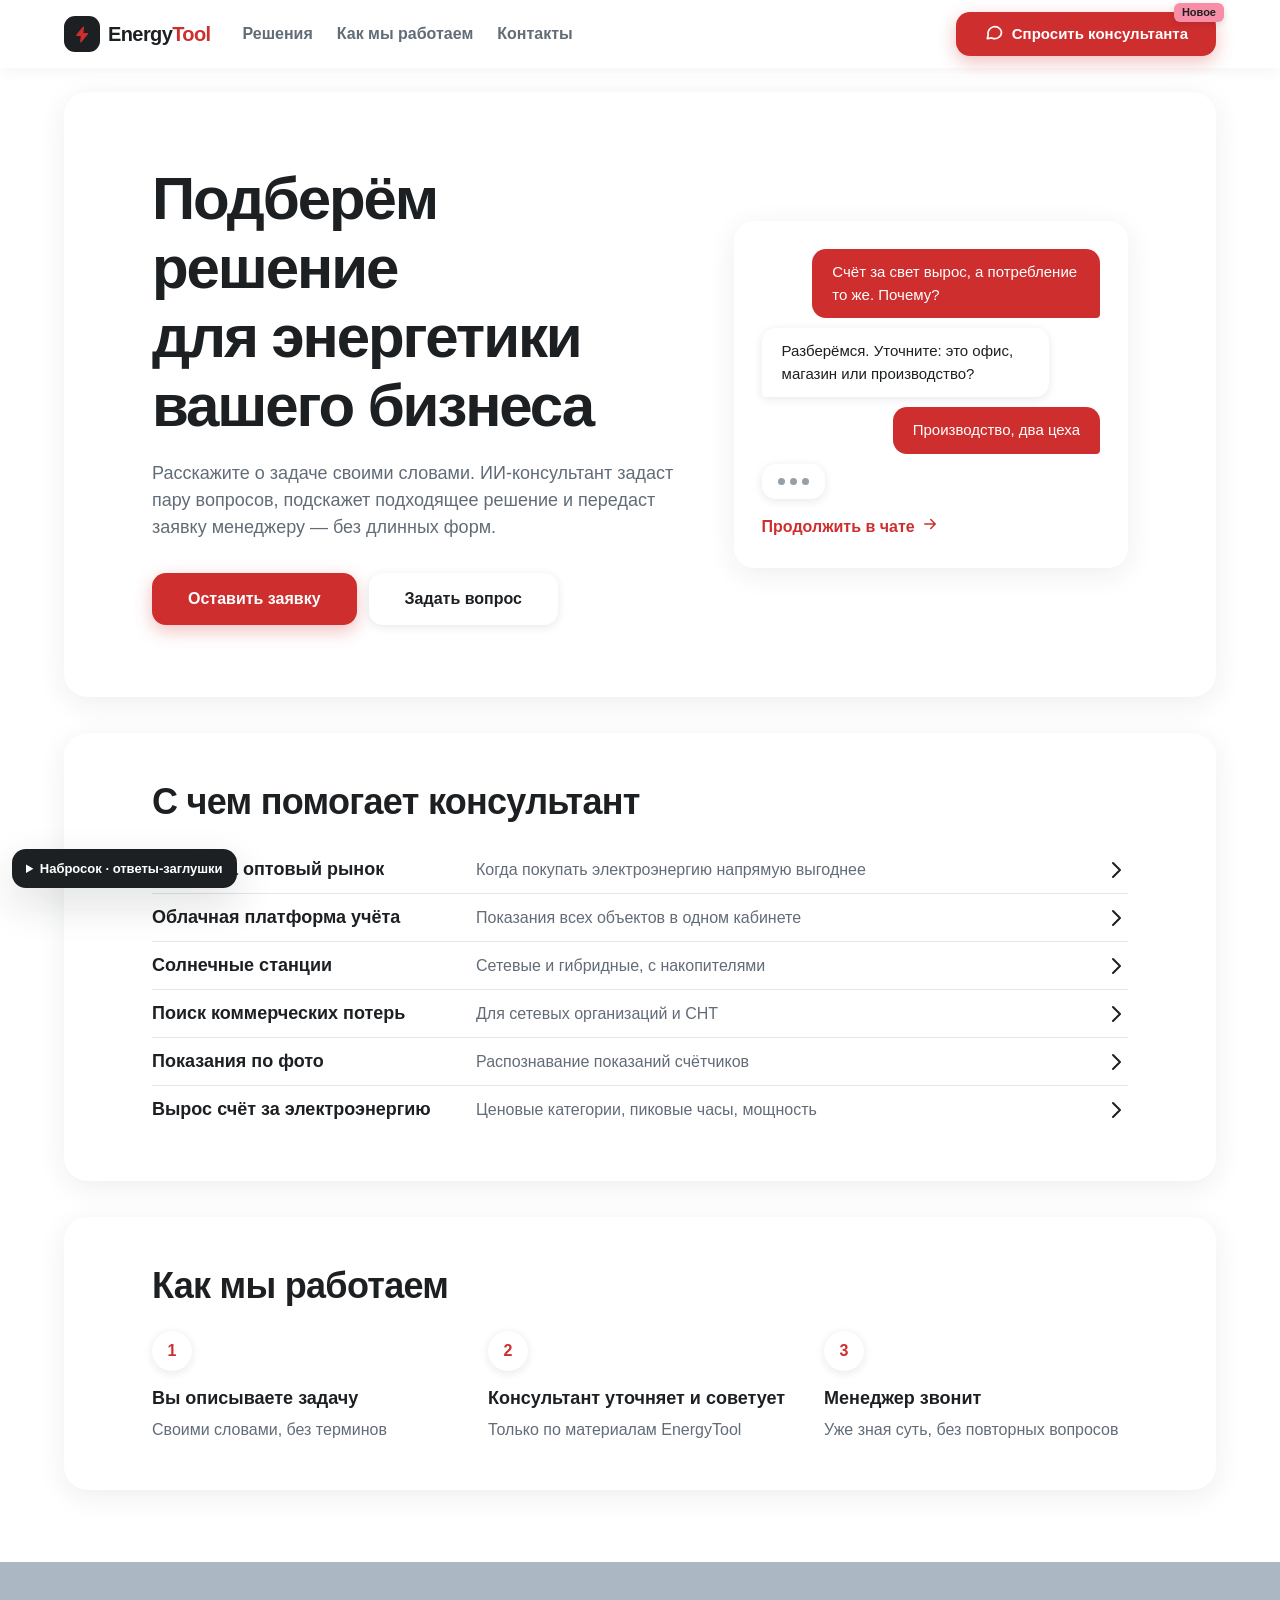
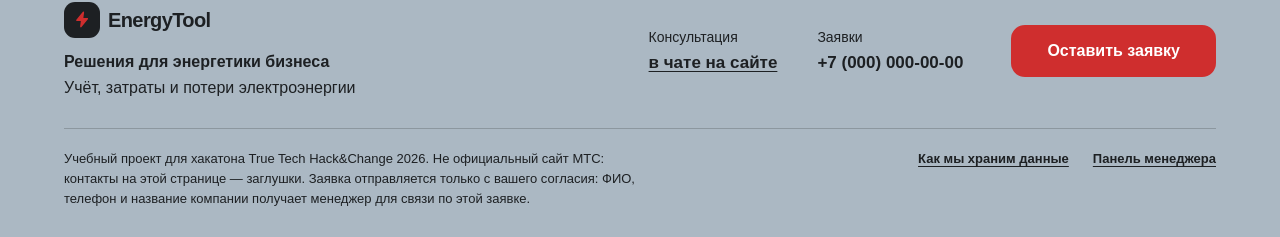
==== commit c273aebc: "Веб: подвал, рамки как у МТС, история гостя и метка в оглавлении - подвал во всю ширину на фоне #abb" ====
--- a/frontend/index.html
+++ b/frontend/index.html
@@ -59,20 +59,21 @@
 
     <section class="solutions" id="solutions">
       <h2>С чем помогает консультант</h2>
-      <!-- Каждая строка открывает чат и сразу задаёт вопрос по направлению -->
+      <!-- Каждая строка открывает чат и сразу задаёт вопрос по направлению.
+           Скрытая подпись «— спросить консультанта» — для экранной читалки: зрячим это показывает стрелка -->
       <ul class="solution-list">
         <li><button type="button" data-ask="Как выйти на оптовый рынок электроэнергии и что для этого нужно?">
-          <strong>Выход на оптовый рынок</strong><span>Когда покупать электроэнергию напрямую выгоднее</span><em>Спросить <i data-icon="arrow"></i></em></button></li>
+          <strong>Выход на оптовый рынок</strong><span>Когда покупать электроэнергию напрямую выгоднее</span><span class="sr-only">— спросить консультанта</span><i data-icon="chevron"></i></button></li>
         <li><button type="button" data-ask="У нас несколько объектов. Можно смотреть их расход в одном кабинете?">
-          <strong>Облачная платформа учёта</strong><span>Показания всех объектов в одном кабинете</span><em>Спросить <i data-icon="arrow"></i></em></button></li>
+          <strong>Облачная платформа учёта</strong><span>Показания всех объектов в одном кабинете</span><span class="sr-only">— спросить консультанта</span><i data-icon="chevron"></i></button></li>
         <li><button type="button" data-ask="Хотим поставить солнечную станцию на предприятии. С чего начать?">
-          <strong>Солнечные станции</strong><span>Сетевые и гибридные, с накопителями</span><em>Спросить <i data-icon="arrow"></i></em></button></li>
+          <strong>Солнечные станции</strong><span>Сетевые и гибридные, с накопителями</span><span class="sr-only">— спросить консультанта</span><i data-icon="chevron"></i></button></li>
         <li><button type="button" data-ask="В нашей сети большие потери. Как найти, где теряется электроэнергия?">
-          <strong>Поиск коммерческих потерь</strong><span>Для сетевых организаций и СНТ</span><em>Спросить <i data-icon="arrow"></i></em></button></li>
+          <strong>Поиск коммерческих потерь</strong><span>Для сетевых организаций и СНТ</span><span class="sr-only">— спросить консультанта</span><i data-icon="chevron"></i></button></li>
         <li><button type="button" data-ask="Можно ли передавать показания счётчиков по фото?">
-          <strong>Показания по фото</strong><span>Распознавание показаний счётчиков</span><em>Спросить <i data-icon="arrow"></i></em></button></li>
+          <strong>Показания по фото</strong><span>Распознавание показаний счётчиков</span><span class="sr-only">— спросить консультанта</span><i data-icon="chevron"></i></button></li>
         <li><button type="button" data-ask="Почему вырос счёт за электроэнергию, хотя потребление не изменилось?">
-          <strong>Вырос счёт за электроэнергию</strong><span>Ценовые категории, пиковые часы, мощность</span><em>Спросить <i data-icon="arrow"></i></em></button></li>
+          <strong>Вырос счёт за электроэнергию</strong><span>Ценовые категории, пиковые часы, мощность</span><span class="sr-only">— спросить консультанта</span><i data-icon="chevron"></i></button></li>
       </ul>
     </section>
 
@@ -86,9 +87,34 @@
     </section>
   </main>
 
+  <!-- Подвал: контакты-заглушки и служебные ссылки. Телефон выдуманный -->
   <footer class="site-footer" id="contacts">
-    <p>Учебный проект для хакатона True Tech Hack&amp;Change 2026. Не официальный сайт МТС.</p>
-    <a href="manager.html">Панель менеджера</a>
+    <div class="site-footer__inner">
+      <div class="site-footer__top">
+        <div class="site-footer__brand">
+          <a class="wordmark" href="#top" aria-label="EnergyTool, наверх">
+            <span class="brand-mark" data-icon="bolt"></span>
+            <span>EnergyTool</span>
+          </a>
+          <p><strong>Решения для энергетики бизнеса</strong></p>
+          <p>Учёт, затраты и потери электроэнергии</p>
+        </div>
+        <dl class="site-footer__contacts">
+          <div><dt>Консультация</dt><dd><button class="site-footer__link" type="button" data-open-chat>в чате на сайте</button></dd></div>
+          <div><dt>Заявки</dt><dd>+7 (000) 000-00-00</dd></div>
+        </dl>
+        <button class="btn btn-primary btn-lg" type="button" data-open-chat="lead">Оставить заявку</button>
+      </div>
+      <div class="site-footer__legal">
+        <p>Учебный проект для хакатона True Tech Hack&amp;Change 2026. Не официальный сайт МТС: контакты на этой
+          странице — заглушки. Заявка отправляется только с вашего согласия: ФИО, телефон и название компании
+          получает менеджер для связи по этой заявке.</p>
+        <nav class="site-footer__nav" aria-label="Служебные ссылки">
+          <a href="privacy.html">Как мы храним данные</a>
+          <a href="manager.html">Панель менеджера</a>
+        </nav>
+      </div>
+    </div>
   </footer>
 
   <!-- ===================== Чат на весь экран ===================== -->
@@ -120,8 +146,8 @@
     </header>
 
     <div class="chat__body">
-      <!-- Слева: «Новый диалог» и прошлые диалоги вошедшего клиента (GET /api/me/sessions).
-           Гостю — подсказка, как их увидеть -->
+      <!-- Слева: «Новый диалог» и прошлые диалоги клиента (GET /api/me/sessions).
+           Гостя сервер узнаёт по метке браузера, вошедшего клиента — ещё и по номеру -->
       <aside class="dialogs" id="dialogs" aria-label="Ваши диалоги">
         <button class="btn btn-secondary dialogs__new" type="button" id="new-chat-btn">
           <span data-icon="plus"></span>Новый диалог
@@ -164,10 +190,10 @@
         </form>
       </div>
 
-      <!-- Справа: оглавление — вопросы клиента в этом разговоре. Полупрозрачное, пока на него не навели;
-           нажатие прокручивает ленту к вопросу. Скрыто, пока вопросов нет -->
+      <!-- Справа: оглавление — вопросы клиента в этом разговоре. Красная метка слева показывает вопрос,
+           который сейчас на экране; нажатие прокручивает ленту к вопросу. Скрыто, пока вопросов нет -->
       <nav class="outline" id="outline" aria-label="Оглавление разговора" hidden>
-        <p class="outline__title">В этом разговоре</p>
+        <p class="outline__title">Ваш разговор</p>
         <ol class="outline__list" id="outline-list"></ol>
       </nav>
     </div>
--- a/frontend/css/base.css
+++ b/frontend/css/base.css
@@ -29,12 +29,16 @@
   --soft-hover: var(--white);
   --err: var(--red);
   --err-bg: color-mix(in srgb, var(--red) 8%, var(--white));
+  --footer: #abb8c3;                 /* фон подвала сайта — цвет от команды. Текст на нём только тёмный (8,0) */
 
-  /* Скругления и тени */
-  --r-xl: 32px;
-  --r-lg: 24px;
-  --r-md: 16px;
-  --r-sm: 10px;
+  /* Скругления и тени. Углы — как на сайтах МТС: блоки и кнопки ближе к прямоугольнику, без «таблеток» */
+  --r-xl: 24px;              /* большие блоки сайта */
+  --r-lg: 20px;              /* карточки: заявка, панели менеджера */
+  --r-md: 14px;              /* плашки внутри карточек, реплики в чате */
+  --r-sm: 10px;              /* мелкие элементы: пункты списков, чипы */
+  --r-btn: 14px;             /* кнопки и поля ввода */
+  --pad-x: clamp(24px, 7vw, 88px);  /* боковой отступ текста в больших блоках — шире, чем сверху и снизу */
+  --gap-blocks: clamp(24px, 3vw, 36px);  /* расстояние между большими блоками сайта: 36 px на широком экране */
   --shadow: 0 6px 28px rgba(29, 32, 35, 0.08);              /* блоки и карточки */
   --shadow-lift: 0 16px 40px rgba(29, 32, 35, 0.14);         /* наведение, всплывающее меню */
   --shadow-widget: 0 2px 10px rgba(29, 32, 35, 0.10);        /* кнопки, пузыри, плашки */
@@ -86,8 +90,8 @@
 /* Кнопки */
 .btn {
   display: inline-flex; align-items: center; justify-content: center; gap: 8px;
-  min-height: 44px; padding: 10px 20px;
-  border: 0; border-radius: 999px;
+  min-height: 44px; padding: 10px 28px;
+  border: 0; border-radius: var(--r-btn);
   font-weight: 700; font-size: 15px; line-height: 1.2;
   cursor: pointer; text-decoration: none; white-space: nowrap;
   transition: background-color 0.15s, color 0.15s, box-shadow 0.15s, transform 0.1s;
--- a/frontend/css/site.css
+++ b/frontend/css/site.css
@@ -27,7 +27,7 @@
 .site-header [data-open-chat] { position: relative; }
 .badge-new {
   position: absolute; top: -9px; right: -8px;
-  padding: 3px 8px; border-radius: 999px;
+  padding: 3px 8px; border-radius: 6px;
   background: var(--pink); color: var(--text);
   font-size: 11px; font-weight: 700; line-height: 1.2;
   box-shadow: 0 2px 6px rgba(29, 32, 35, 0.15);
@@ -40,13 +40,13 @@
 .hero {
   display: grid; grid-template-columns: 1.15fr 0.85fr; gap: 48px; align-items: center;
   background: var(--card); border-radius: var(--r-xl);
-  padding: clamp(32px, 6vw, 72px);
+  padding: clamp(32px, 6vw, 72px) var(--pad-x);
   box-shadow: var(--shadow);
 }
 .hero h1 { font-size: clamp(34px, 5vw, 60px); font-weight: 700; letter-spacing: -0.035em; }
 .hero__lead { margin-top: 20px; max-width: 54ch; font-size: 18px; color: var(--muted); }
 .hero__actions { display: flex; flex-wrap: wrap; gap: 12px; margin-top: 32px; }
-.btn-lg { min-height: 52px; padding: 14px 28px; font-size: 16px; }
+.btn-lg { min-height: 52px; padding: 14px 36px; font-size: 16px; }
 
 /* Пример диалога справа */
 /* Пример диалога — кнопка: по клику открывается настоящий чат */
@@ -64,38 +64,40 @@
 .hero__preview-cta .icon { width: 18px; height: 18px; transition: transform 0.2s var(--ease-out); }
 .hero__preview:hover .hero__preview-cta .icon { transform: translateX(4px); }
 .preview-bubble {
-  display: block; max-width: 85%; padding: 12px 16px; border-radius: 20px 20px 20px 6px;
+  display: block; max-width: 85%; padding: 12px 20px; border-radius: var(--r-md) var(--r-md) var(--r-md) 4px;
   background: var(--card); box-shadow: var(--shadow-widget); font-size: 15px;
 }
 .preview-bubble--user {
-  align-self: flex-end; display: block; border-radius: 20px 20px 6px 20px;
+  align-self: flex-end; display: block; border-radius: var(--r-md) var(--r-md) 4px var(--r-md);
   background: var(--user-bubble); color: var(--user-bubble-text); box-shadow: none;
 }
-.preview-typing { display: flex; gap: 5px; padding: 14px 16px; background: var(--card); box-shadow: var(--shadow-widget); border-radius: 20px; width: max-content; }
+.preview-typing { display: flex; gap: 5px; padding: 14px 16px; background: var(--card); box-shadow: var(--shadow-widget); border-radius: var(--r-md); width: max-content; }
 .preview-typing i { width: 7px; height: 7px; border-radius: 50%; background: var(--faint); animation: dot 1.2s infinite ease-in-out; }
 .preview-typing i:nth-child(2) { animation-delay: 0.15s; }
 .preview-typing i:nth-child(3) { animation-delay: 0.3s; }
 
 /* ---------- Направления: строки-кнопки, каждая открывает чат с вопросом ---------- */
-.solutions, .how { margin-top: 24px; background: var(--card); border-radius: var(--r-xl); padding: clamp(28px, 5vw, 56px); box-shadow: var(--shadow); }
+.solutions, .how { margin-top: var(--gap-blocks); background: var(--card); border-radius: var(--r-xl); padding: clamp(28px, 4vw, 48px) var(--pad-x); box-shadow: var(--shadow); }
 .solutions h2, .how h2 { font-size: clamp(26px, 3vw, 36px); font-weight: 700; margin-bottom: 24px; }
 
 .solution-list { list-style: none; margin: 0; padding: 0; }
 .solution-list li + li { border-top: 1px solid var(--line); }
+/* Строки плотные, как список вопросов на сайтах МТС. Кнопка на 8 px шире строки с каждой стороны:
+   плашка наведения выступает за линии, а текст и стрелка стоят на одной вертикали с заголовком блока */
 .solution-list button {
-  width: 100%; display: grid; grid-template-columns: minmax(220px, 300px) 1fr auto; gap: 24px; align-items: center;
-  padding: 20px 8px; border: 0; background: none; text-align: left; cursor: pointer;
+  width: calc(100% + 16px); margin: 0 -8px;
+  display: grid; grid-template-columns: minmax(220px, 300px) 1fr auto; gap: 24px; align-items: center;
+  padding: 10px 8px; border: 0; background: none; text-align: left; cursor: pointer;
   border-radius: var(--r-md);
   transition: background-color 0.15s, box-shadow 0.15s;
 }
 .solution-list button:hover { background: var(--soft); box-shadow: var(--shadow-widget); }
-.solution-list strong { font-size: 19px; font-weight: 700; }
+.solution-list strong { font-size: 18px; font-weight: 700; }
 .solution-list span { color: var(--muted); }
-.solution-list em {
-  display: inline-flex; align-items: center; gap: 6px;
-  font-style: normal; font-weight: 700; font-size: 15px; color: var(--link);
-}
-.solution-list .icon { width: 18px; height: 18px; color: var(--accent); transition: transform 0.2s var(--ease-out); }
+/* Справа — чёрный наконечник стрелки: строка открывает чат с вопросом.
+   display: flex у обёртки — иначе значок садится на базовую линию текста и уходит выше центра строки */
+.solution-list button > i { display: flex; }
+.solution-list .icon { width: 24px; height: 24px; color: var(--text); transition: transform 0.2s var(--ease-out); }
 .solution-list button:hover .icon { transform: translateX(4px); }
 
 /* ---------- Как мы работаем: последовательность шагов ---------- */
@@ -110,12 +112,33 @@
 .how__steps strong { font-size: 18px; }
 .how__steps span { color: var(--muted); }
 
-/* ---------- Подвал ---------- */
-.site-footer {
-  max-width: 1200px; margin: 0 auto; padding: 24px 24px 48px;
-  display: flex; justify-content: space-between; gap: 16px; flex-wrap: wrap;
-  color: var(--muted); font-size: 14px;
+/* ---------- Подвал: серая полоса во всю ширину ---------- */
+/* На этом фоне серый и красный текст не читаются (контраст ниже 3) — весь текст и ссылки тёмные */
+.site-footer { margin-top: 48px; background: var(--footer); color: var(--text); }
+.site-footer__inner { max-width: 1200px; margin: 0 auto; padding: 40px 24px 28px; }
+.site-footer__top { display: flex; flex-wrap: wrap; align-items: center; gap: 24px 48px; }
+.site-footer__brand { display: flex; flex-direction: column; gap: 2px; margin-right: auto; }
+.site-footer__brand .wordmark { margin-bottom: 10px; }
+.site-footer__contacts { display: flex; flex-wrap: wrap; gap: 16px 40px; margin: 0; }
+.site-footer__contacts dt { font-size: 14px; }
+.site-footer__contacts dd { margin: 2px 0 0; font-size: 17px; font-weight: 700; }
+/* Кнопка, которая выглядит как ссылка: открывает чат */
+/* padding с таким же отрицательным margin: зона нажатия выше строки, а вёрстка не сдвигается */
+.site-footer__link {
+  padding: 10px 0; margin: -10px 0; border: 0; background: none; cursor: pointer;
+  font-weight: 700; color: var(--text); text-decoration: underline; text-underline-offset: 3px;
 }
+.site-footer__link:hover, .site-footer__nav a:hover { text-decoration: none; }
+/* Красная тень главной кнопки на сером фоне даёт грязный розовый ореол — здесь кнопка без тени */
+.site-footer .btn-primary { box-shadow: none; }
+.site-footer__legal {
+  display: flex; flex-wrap: wrap; justify-content: space-between; align-items: baseline; gap: 12px 40px;
+  margin-top: 28px; padding-top: 20px; border-top: 1px solid rgba(29, 32, 35, 0.22);
+  font-size: 13px; line-height: 1.55;
+}
+.site-footer__legal p { max-width: 82ch; }
+.site-footer__nav { display: flex; flex-wrap: wrap; gap: 8px 24px; }
+.site-footer__nav a { display: inline-block; padding: 12px 0; margin: -12px 0; color: var(--text); font-weight: 700; white-space: nowrap; }
 
 /* ---------- Телефон ---------- */
 @media (max-width: 860px) {
@@ -124,13 +147,15 @@
   .hero { grid-template-columns: 1fr; gap: 32px; }
   .solution-list button { grid-template-columns: 1fr auto; gap: 4px 16px; }
   .solution-list span { grid-column: 1; }
-  .solution-list em { grid-row: 1 / span 2; grid-column: 2; font-size: 0; gap: 0; } /* на узком экране — только стрелка */
+  .solution-list button > i { grid-row: 1 / span 2; grid-column: 2; } /* стрелка — по центру двух строк текста */
   .how__steps { grid-template-columns: 1fr; gap: 20px; }
 }
 @media (max-width: 520px) {
   main { padding: 12px; }
   .hero__preview { display: none; }
   .hero__actions .btn { flex: 1; }
+  .site-footer__inner { padding: 28px 24px 24px; } /* левый край — как у знака в шапке */
+  .site-footer__top > .btn { width: 100%; }
 }
 
 @keyframes dot {
--- a/frontend/css/chat.css
+++ b/frontend/css/chat.css
@@ -89,29 +89,40 @@
 .dialogs__debug { margin-top: auto; padding: 8px 10px 0; flex: none; }
 
 /* ---------- Справа: оглавление разговора ---------- */
-/* «Полупрозрачное»: текст приглушён, пока на колонку не навели или не перешли в неё с клавиатуры.
-   Приглушение — цвет с прозрачностью, а не opacity: так контраст остаётся не ниже 4,5 */
-.outline { min-height: 0; overflow-y: auto; padding: 28px 20px 16px 4px; }
-.outline__title { margin: 0 0 8px 8px; font-size: 13px; font-weight: 700; color: rgba(29, 32, 35, 0.62); transition: color 0.2s; }
-.outline__list { list-style: none; margin: 0; padding: 0; display: flex; flex-direction: column; gap: 2px; }
+/* Вопросы клиента в этом разговоре: слева серая линия, у текущего вопроса — красная метка.
+   Левое поле 8 px — чтобы рамка фокуса с клавиатуры не срезалась краем колонки */
+.outline { min-height: 0; overflow-y: auto; padding: 28px 20px 16px 8px; }
+.outline__title { margin: 0 0 12px; font-size: 14px; font-weight: 700; color: var(--muted); }
+/* Пункты стоят вплотную: их левые границы складываются в одну вертикальную линию */
+.outline__list { position: relative; list-style: none; margin: 0; padding: 0; display: flex; flex-direction: column; }
+/* Красная метка текущего вопроса — одна на весь список. Она не перескакивает, а скользит по серой линии
+   к новому пункту и подстраивается под его высоту. Положение и высоту задаёт chat.js (moveOutlineMarker) */
+.outline__list::before {
+  content: ""; position: absolute; left: 0; top: 0; z-index: 1;
+  width: 2px; height: var(--marker-h, 0px);
+  background: var(--accent);
+  transform: translateY(var(--marker-y, 0px));
+  opacity: 0;
+  transition: transform 0.4s var(--ease-out), height 0.4s var(--ease-out), opacity 0.2s;
+}
+.outline__list.has-marker::before { opacity: 1; }
 .outline__item {
-  width: 100%; display: flex; gap: 10px;
-  padding: 6px 8px; border: 0; border-radius: 8px;
+  width: 100%; display: block;
+  padding: 8px 8px 8px 14px; border: 0; border-left: 2px solid var(--line); border-radius: 0;
   background: none; text-align: left; cursor: pointer;
-  font-size: 13px; line-height: 1.4; color: rgba(29, 32, 35, 0.62);
-  transition: color 0.2s, background-color 0.15s;
-}
-.outline__item span { display: -webkit-box; -webkit-line-clamp: 2; -webkit-box-orient: vertical; overflow: hidden; }
-/* Точка-маркер: у вопроса, который сейчас на экране, — красная */
-.outline__item::before {
-  content: ""; flex: none; width: 6px; height: 6px; margin-top: 6px; border-radius: 50%;
-  background: currentColor; opacity: 0.45;
-}
-.outline:hover .outline__title, .outline:focus-within .outline__title,
-.outline:hover .outline__item, .outline:focus-within .outline__item { color: var(--text); }
-.outline__item:hover { background: rgba(29, 32, 35, 0.05); }
-.outline__item[aria-current="true"] { color: var(--text); font-weight: 700; }
-.outline__item[aria-current="true"]::before { background: var(--accent); opacity: 1; }
+  font-size: 15px; line-height: 1.4; color: var(--text);
+  transition: color 0.2s;
+}
+/* Текст пункта чуть сдвигается к центру при наведении и у текущего вопроса; при нажатии — поджимается обратно */
+.outline__item span {
+  display: -webkit-box; -webkit-line-clamp: 2; -webkit-box-orient: vertical; overflow: hidden;
+  transition: transform 0.25s var(--ease-out);
+}
+.outline__item:hover span, .outline__item[aria-current="true"] span { transform: translateX(3px); }
+.outline__item:active span { transform: translateX(1px); }
+/* Наведение — красный текст; вопрос, который сейчас на экране, — жирный красный текст и красная метка */
+.outline__item:hover { color: var(--link); }
+.outline__item[aria-current="true"] { color: var(--link); font-weight: 700; }
 
 /* Вопрос, к которому прокрутили из оглавления, не прилипает к верхнему краю */
 .msg--user { scroll-margin-top: 24px; }
@@ -141,9 +152,9 @@
 .msg { display: flex; flex-direction: column; max-width: 86%; animation: msg-in 0.35s var(--ease-out); }
 .msg--user { align-self: flex-end; align-items: flex-end; }
 .msg--bot { align-self: flex-start; }
-.msg__bubble { padding: 12px 16px; font-size: 16px; line-height: 1.55; overflow-wrap: anywhere; }
-.msg--bot .msg__bubble { background: var(--card); border-radius: 22px 22px 22px 6px; box-shadow: var(--shadow-widget); }
-.msg--user .msg__bubble { background: var(--user-bubble); color: var(--user-bubble-text); border-radius: 22px 22px 6px 22px; }
+.msg__bubble { padding: 12px 20px; font-size: 16px; line-height: 1.55; overflow-wrap: anywhere; }
+.msg--bot .msg__bubble { background: var(--card); border-radius: var(--r-md) var(--r-md) var(--r-md) 4px; box-shadow: var(--shadow-widget); }
+.msg--user .msg__bubble { background: var(--user-bubble); color: var(--user-bubble-text); border-radius: var(--r-md) var(--r-md) 4px var(--r-md); }
 .msg--user .msg__bubble::selection, .msg--user .msg__bubble *::selection { background: var(--user-bubble-text); color: var(--user-bubble); }
 
 /* Ожидание ответа */
@@ -167,7 +178,7 @@
 /* Быстрые кнопки под приветствием */
 .chips { display: flex; flex-wrap: wrap; gap: 8px; animation: msg-in 0.35s var(--ease-out) 0.08s both; }
 .chip {
-  min-height: 40px; padding: 8px 16px; border-radius: 999px;
+  min-height: 40px; padding: 8px 18px; border-radius: var(--r-sm);
   border: 0; background: var(--card); box-shadow: var(--shadow-widget);
   font-weight: 600; font-size: 14px; text-align: left; cursor: pointer;
   transition: box-shadow 0.15s, color 0.15s;
@@ -181,14 +192,14 @@
 .chat.is-debug .debug { display: block; }
 .debug__summary {
   display: inline-flex; align-items: center; gap: 6px;
-  min-height: 32px; padding: 4px 10px; border: 0; border-radius: 999px;
+  min-height: 32px; padding: 4px 12px; border: 0; border-radius: 8px;
   background: var(--soft); color: var(--text); box-shadow: var(--shadow-widget);
   font-size: 13px; font-weight: 600; cursor: pointer;
 }
 .debug__summary .icon { width: 15px; height: 15px; }
 .debug__summary span + .icon { margin-left: 6px; }
 .debug__summary:hover { background: var(--soft-hover); }
-.debug__badge { margin-left: 6px; padding: 1px 8px; border-radius: 999px; background: var(--text); color: var(--white); }
+.debug__badge { margin-left: 6px; padding: 1px 8px; border-radius: 6px; background: var(--text); color: var(--white); }
 .debug__details {
   margin-top: 8px; padding: 12px 14px;
   background: var(--card); border: 1px solid var(--line); border-radius: var(--r-md);
@@ -207,7 +218,7 @@
 .lead-card, .lead-done {
   align-self: stretch;
   background: var(--card); border-radius: var(--r-lg);
-  padding: 24px; box-shadow: var(--shadow);
+  padding: 24px 32px; box-shadow: var(--shadow);
   animation: msg-in 0.4s var(--ease-out);
 }
 .lead-card { display: flex; flex-direction: column; gap: 14px; }
@@ -218,8 +229,8 @@
 .field { display: flex; flex-direction: column; gap: 6px; }
 .field__label { font-size: 14px; font-weight: 700; }
 .field input {
-  min-height: 48px; padding: 10px 14px;
-  border: 1px solid var(--control); border-radius: var(--r-sm); background: var(--white);
+  min-height: 48px; padding: 10px 18px;
+  border: 1px solid var(--control); border-radius: var(--r-btn); background: var(--white);
   font-size: 16px; /* не меньше 16, иначе iPhone приближает страницу при вводе */
   transition: border-color 0.15s;
 }
@@ -231,8 +242,8 @@
 /* Номер из профиля: строка с номером и кнопкой «Другой номер» */
 .phone-profile {
   display: flex; flex-wrap: wrap; align-items: center; gap: 6px 10px;
-  min-height: 48px; padding: 8px 14px;
-  background: var(--soft); box-shadow: var(--shadow-widget); border-radius: var(--r-sm);
+  min-height: 48px; padding: 8px 18px;
+  background: var(--soft); box-shadow: var(--shadow-widget); border-radius: var(--r-btn);
 }
 .phone-profile .icon { color: var(--accent); }
 .phone-profile strong { font-size: 16px; }
@@ -252,15 +263,15 @@
 .lead-done__icon { display: grid; place-items: center; flex: none; width: 44px; height: 44px; border-radius: 50%; background: var(--accent); color: var(--white); }
 .lead-done details { margin-top: 12px; }
 .lead-done summary { cursor: pointer; font-weight: 700; color: var(--link); font-size: 14px; }
-.lead-done__summary { margin-top: 8px; padding: 12px 14px; background: var(--soft); box-shadow: var(--shadow-widget); border-radius: var(--r-md); font-size: 14px; line-height: 1.6; }
+.lead-done__summary { margin-top: 8px; padding: 14px 20px; background: var(--soft); box-shadow: var(--shadow-widget); border-radius: var(--r-md); font-size: 14px; line-height: 1.6; }
 
 /* ---------- Поле ввода ---------- */
 .composer { padding: 8px 20px max(12px, env(safe-area-inset-bottom)); background: linear-gradient(transparent, var(--bg) 30%); }
 .composer__box {
   max-width: 720px; margin: 0 auto;
   display: flex; align-items: flex-end; gap: 8px;
-  padding: 6px 6px 6px 18px;
-  background: var(--card); border-radius: 28px;
+  padding: 6px 6px 6px 20px;
+  background: var(--card); border-radius: 18px;
   box-shadow: var(--shadow-float);
   transition: box-shadow 0.15s;
 }
@@ -334,7 +345,7 @@
   .chat__feed { padding: 16px 12px; }
   .msg { max-width: 92%; }
   .composer { padding-left: 10px; padding-right: 10px; }
-  .lead-card, .lead-done { padding: 18px; }
+  .lead-card, .lead-done { padding: 18px 20px; }
   .sketch { left: auto; right: 8px; bottom: auto; top: 64px; max-width: 260px; } /* на телефоне — под шапкой, не над полем ввода */
 }
 
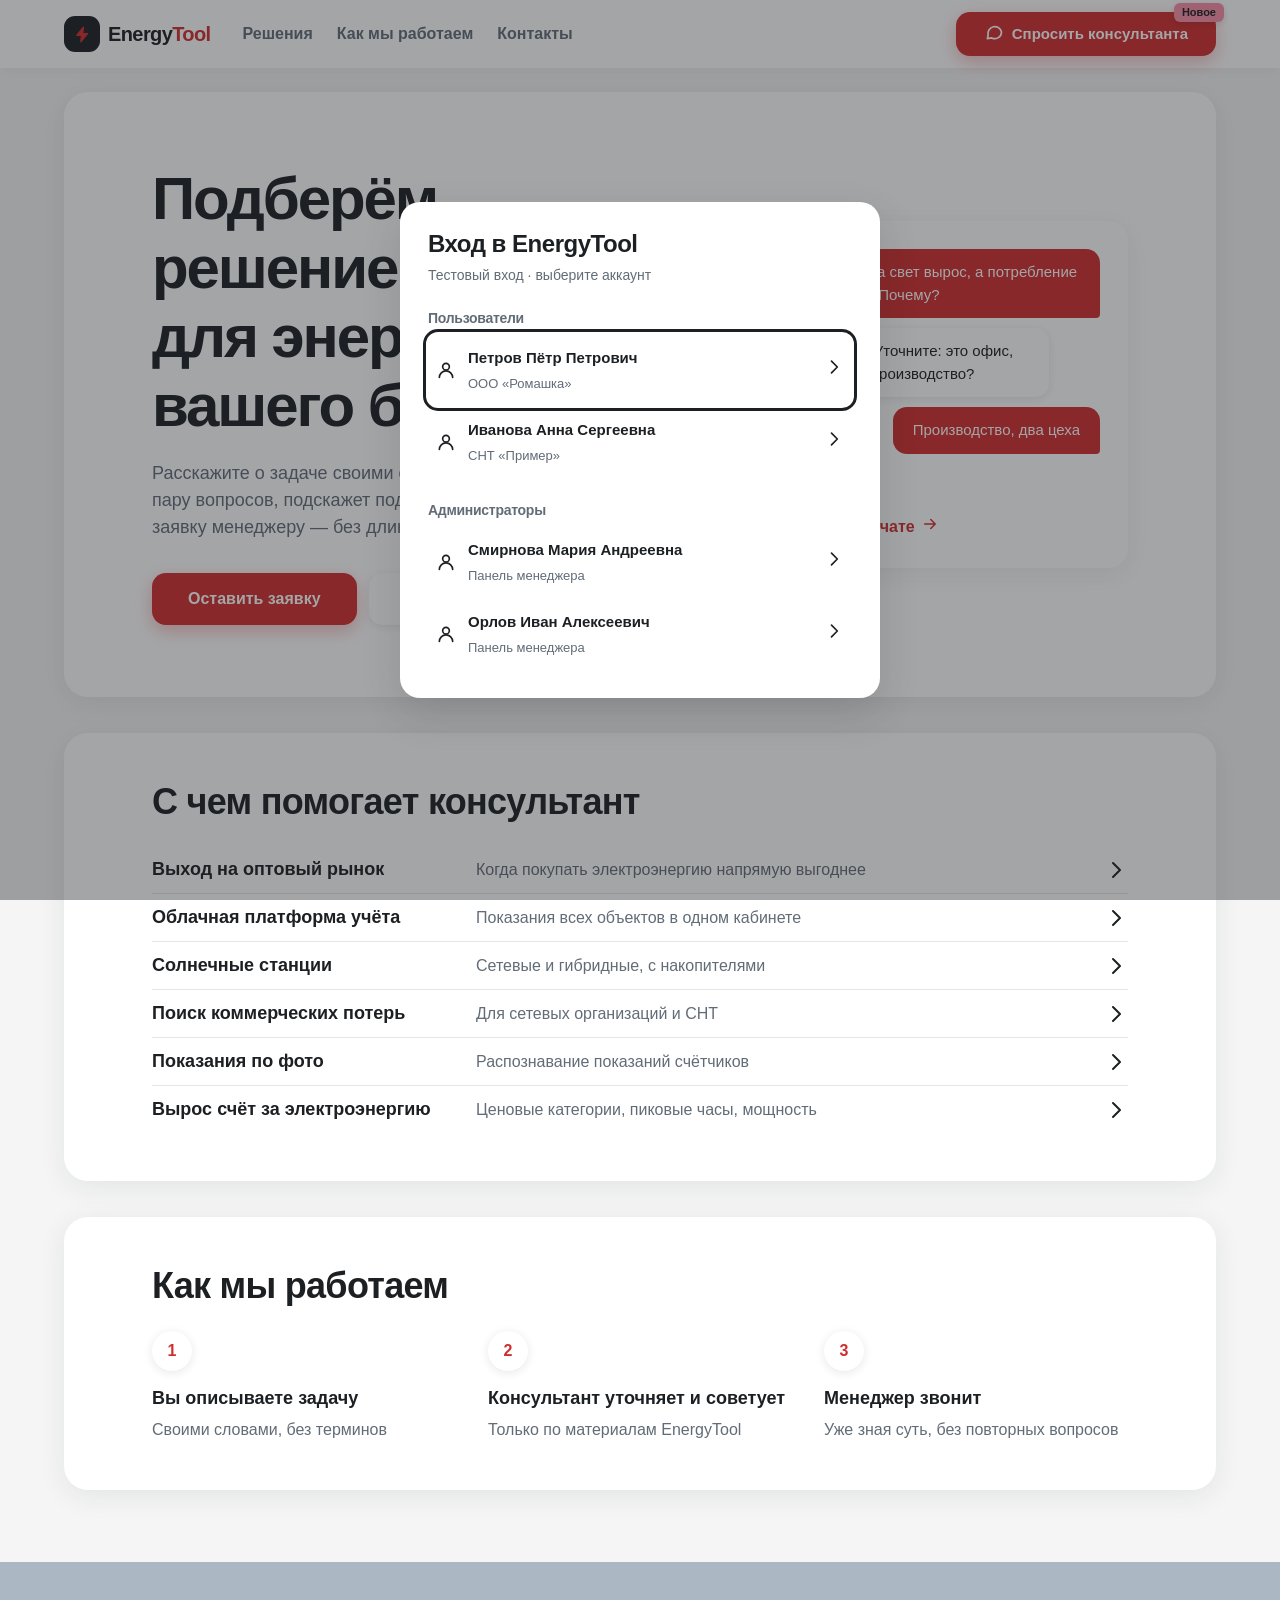
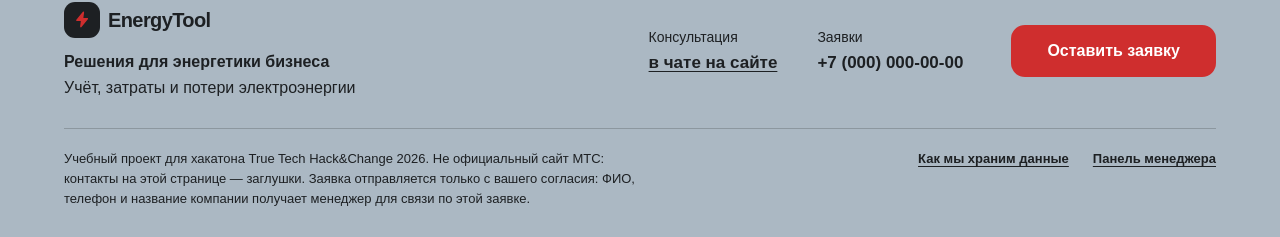
==== commit c83fcc0f: "Веб: демо-вход и таблицы панели менеджера с поиском" ====
--- a/frontend/index.html
+++ b/frontend/index.html
@@ -4,9 +4,10 @@
   <meta charset="utf-8">
   <meta name="viewport" content="width=device-width, initial-scale=1, viewport-fit=cover">
   <title>EnergyTool — ИИ-консультант</title>
-  <link rel="stylesheet" href="css/base.css">
+  <link rel="stylesheet" href="css/base.css?v=arial1">
   <link rel="stylesheet" href="css/site.css">
   <link rel="stylesheet" href="css/chat.css">
+  <link rel="stylesheet" href="css/auth.css">
 </head>
 <body>
 
@@ -204,11 +205,11 @@
   </div>
 
   <!-- Порядок важен: заглушка → API → помощники → сайт и чат -->
-  <script src="js/mock.js"></script>
-  <script src="js/api.js"></script>
+  <script src="js/mock.js?v=auth1"></script>
+  <script src="js/api.js?v=auth1"></script>
   <script src="js/ui.js"></script>
-  <script src="js/chat.js"></script>
+  <script src="js/auth.js"></script>
+  <script src="js/chat.js?v=auth1"></script>
   <script src="js/site.js"></script>
-  <script src="js/sketch.js"></script>
 </body>
 </html>
--- a/frontend/css/base.css
+++ b/frontend/css/base.css
@@ -17,7 +17,7 @@
   --control: #868f98;        /* рамки полей и выключенный переключатель: 3,3 на белом */
 
   /* Роли. Все стили берут цвета отсюда — варианты внешнего вида меняют в основном этот блок */
-  --bg: var(--white);                /* фон страницы и ленты чата — белый: блоки выделяет только тень */
+  --bg: #f5f5f5;                     /* светло-серый фон страницы и ленты чата */
   --card: var(--white);              /* блоки, карточки, пузыри бота */
   --accent: var(--red);              /* главные кнопки и значки */
   --accent-hover: color-mix(in srgb, var(--red) 86%, #000);  /* тот же красный темнее — наведение */
@@ -50,7 +50,7 @@
   /* Движение: быстрый старт и мягкая остановка */
   --ease-out: cubic-bezier(0.16, 1, 0.3, 1);
 
-  --font: Arial, "Helvetica Neue", Helvetica, sans-serif; /* решение команды от 10.11: Arial вместо Manrope */
+  --font: Arial, sans-serif; /* обязательный шрифт интерфейса; менять только по прямой просьбе пользователя */
 }
 
 *, *::before, *::after { box-sizing: border-box; }
@@ -58,7 +58,7 @@
 /* Атрибут hidden прячет элемент всегда, даже если у класса задан display: flex и т. п. */
 [hidden] { display: none !important; }
 
-html { -webkit-text-size-adjust: 100%; }
+html { -webkit-text-size-adjust: 100%; font-family: var(--font); }
 
 body {
   margin: 0;
@@ -72,7 +72,7 @@
 
 h1, h2, h3 { margin: 0; line-height: 1.15; text-wrap: balance; letter-spacing: -0.02em; }
 p { margin: 0; }
-button, input, textarea, select { font: inherit; color: inherit; }
+button, input, textarea, select { font: inherit; font-family: var(--font); color: inherit; }
 a { color: var(--link); text-underline-offset: 3px; }
 
 /* Выделение текста и рамка фокуса — в цветах сайта, а не браузера */
--- a/frontend/css/auth.css
+++ b/frontend/css/auth.css
@@ -0,0 +1,22 @@
+/* Вход использует существующие цвета, шрифт и кнопки сайта. */
+.auth-dialog { width: min(480px, calc(100% - 32px)); max-height: 90dvh; overflow-y: auto; padding: 28px; border: 0; border-radius: var(--r-lg); color: var(--text); background: var(--card); box-shadow: var(--shadow-lift); }
+.auth-dialog::backdrop { background: rgba(29, 32, 35, 0.4); }
+.auth-heading { display: flex; align-items: center; justify-content: space-between; gap: 12px; }
+.auth-heading h2 { font-size: 24px; }
+.auth-note { margin: 8px 0 24px; font-size: 14px; color: var(--muted); }
+.auth-dialog section + section { margin-top: 24px; }
+.auth-dialog h3 { margin-bottom: 8px; font-size: 14px; color: var(--muted); }
+.auth-account { width: 100%; min-height: 72px; display: flex; align-items: center; justify-content: space-between; gap: 10px; padding: 12px 8px; border: 0; border-radius: var(--r-sm); background: var(--card); color: var(--text); text-align: left; cursor: pointer; transition: background-color 160ms, transform 100ms var(--ease-out); }
+.auth-account > span:first-child { display: flex; align-items: center; gap: 12px; }
+.auth-account strong { display: block; font-size: 15px; }
+.auth-account small { display: block; margin-top: 4px; font-size: 13px; color: var(--muted); }
+.auth-account[aria-current="true"] { color: var(--accent); }
+.auth-account:active { transform: scale(0.98); }
+.auth-account:disabled { opacity: 0.5; cursor: wait; }
+.auth-error { margin: 14px 0; font-size: 14px; color: var(--err); }
+.account-button { padding: 8px 12px; gap: 8px; text-align: left; }
+.account-button small { display: block; margin-top: 3px; font-size: 11px; font-weight: 400; color: var(--muted); }
+.account-button span { overflow: hidden; text-overflow: ellipsis; }
+@media (hover: hover) and (pointer: fine) { .auth-account:hover { background: var(--gray); } }
+@media (max-width: 899px) { .site-nav { display: none; } }
+@media (max-width: 640px) { .account-button { max-width: 110px; font-size: 12px; padding: 6px; } .account-button .icon { display: none; } .auth-dialog { padding: 22px; } .chat__tools { gap: 0; } .chat__title h2 { font-size: 13px; } .chat__avatar { display: none; } .mgr-header { flex-wrap: wrap; } }
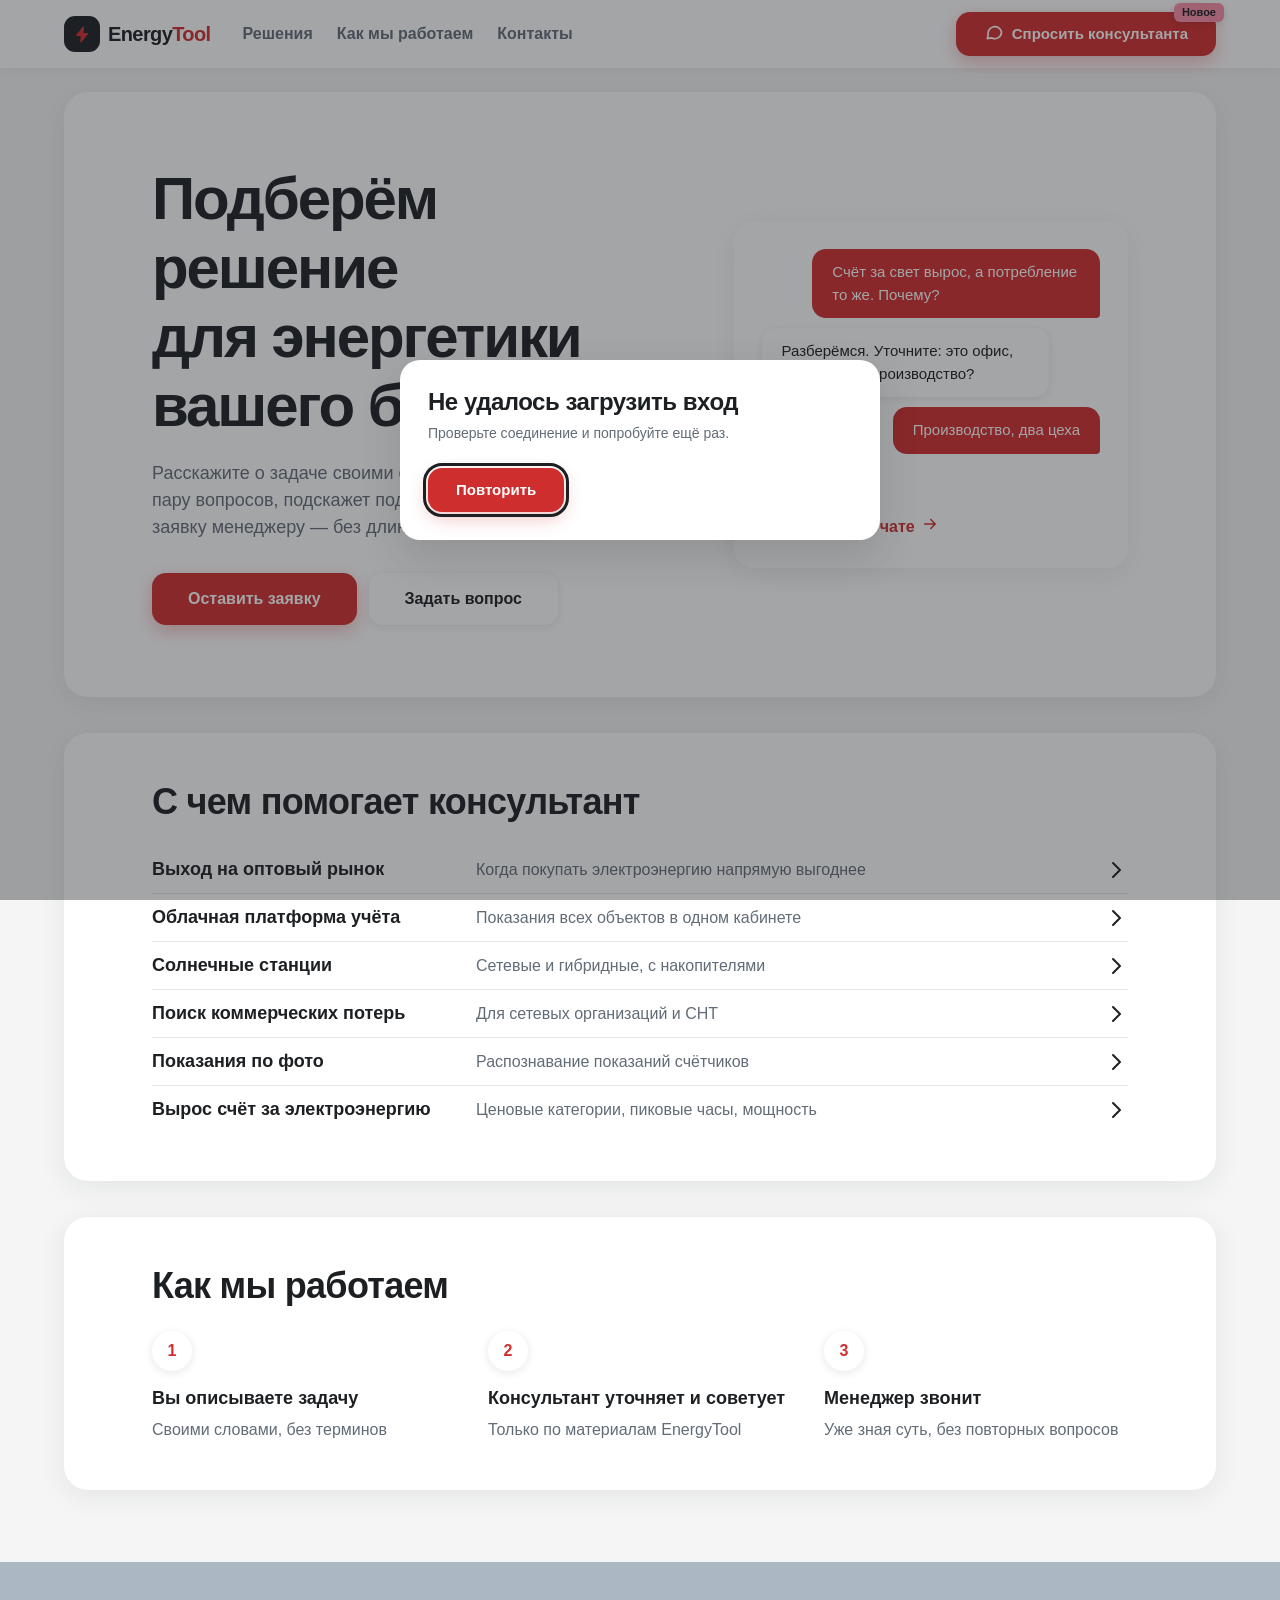
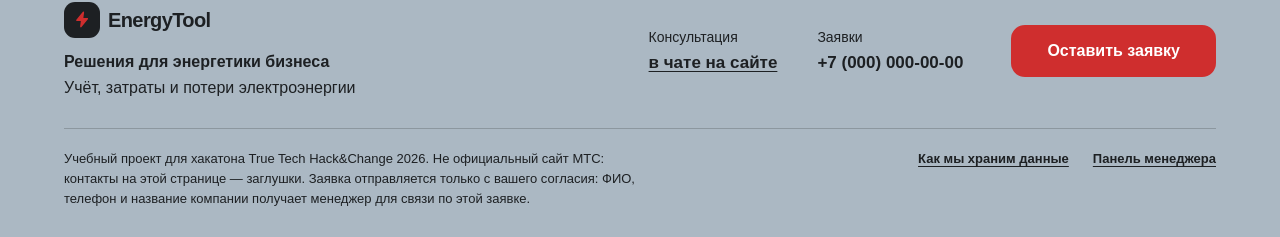
==== commit b37dab35: "Подготовить EnergyTool к финальной сдаче Добавить запуск через Docker Compose и README для жюри. Убр" ====
--- a/frontend/index.html
+++ b/frontend/index.html
@@ -4,7 +4,7 @@
   <meta charset="utf-8">
   <meta name="viewport" content="width=device-width, initial-scale=1, viewport-fit=cover">
   <title>EnergyTool — ИИ-консультант</title>
-  <link rel="stylesheet" href="css/base.css?v=arial1">
+  <link rel="stylesheet" href="css/base.css?v=arial2">
   <link rel="stylesheet" href="css/site.css">
   <link rel="stylesheet" href="css/chat.css">
   <link rel="stylesheet" href="css/auth.css">
@@ -205,8 +205,7 @@
   </div>
 
   <!-- Порядок важен: заглушка → API → помощники → сайт и чат -->
-  <script src="js/mock.js?v=auth1"></script>
-  <script src="js/api.js?v=auth1"></script>
+  <script src="js/api.js?v=release1"></script>
   <script src="js/ui.js"></script>
   <script src="js/auth.js"></script>
   <script src="js/chat.js?v=auth1"></script>
--- a/frontend/css/base.css
+++ b/frontend/css/base.css
@@ -1,5 +1,35 @@
 /* base.css — общие цвета, шрифт и мелочи браузера. Подключается на всех страницах.
    Палитра — от команды по сайтам МТС: красный #cf2e2e, белый, розовый #f78da7 для особых объектов. */
+
+/* Для локального просмотра отдаём установленный Arial: браузеру не нужна своя копия шрифта. */
+@font-face {
+  font-family: Arial;
+  src: url("../fonts/local-arial/arial.ttf") format("truetype"), local("Arial");
+  font-weight: 400;
+  font-style: normal;
+  font-display: swap;
+}
+@font-face {
+  font-family: Arial;
+  src: url("../fonts/local-arial/arialbd.ttf") format("truetype"), local("Arial Bold");
+  font-weight: 700;
+  font-style: normal;
+  font-display: swap;
+}
+@font-face {
+  font-family: Arial;
+  src: url("../fonts/local-arial/ariali.ttf") format("truetype"), local("Arial Italic");
+  font-weight: 400;
+  font-style: italic;
+  font-display: swap;
+}
+@font-face {
+  font-family: Arial;
+  src: url("../fonts/local-arial/arialbi.ttf") format("truetype"), local("Arial Bold Italic");
+  font-weight: 700;
+  font-style: italic;
+  font-display: swap;
+}
 
 :root {
   /* Цвета от команды — как на сайтах МТС */
